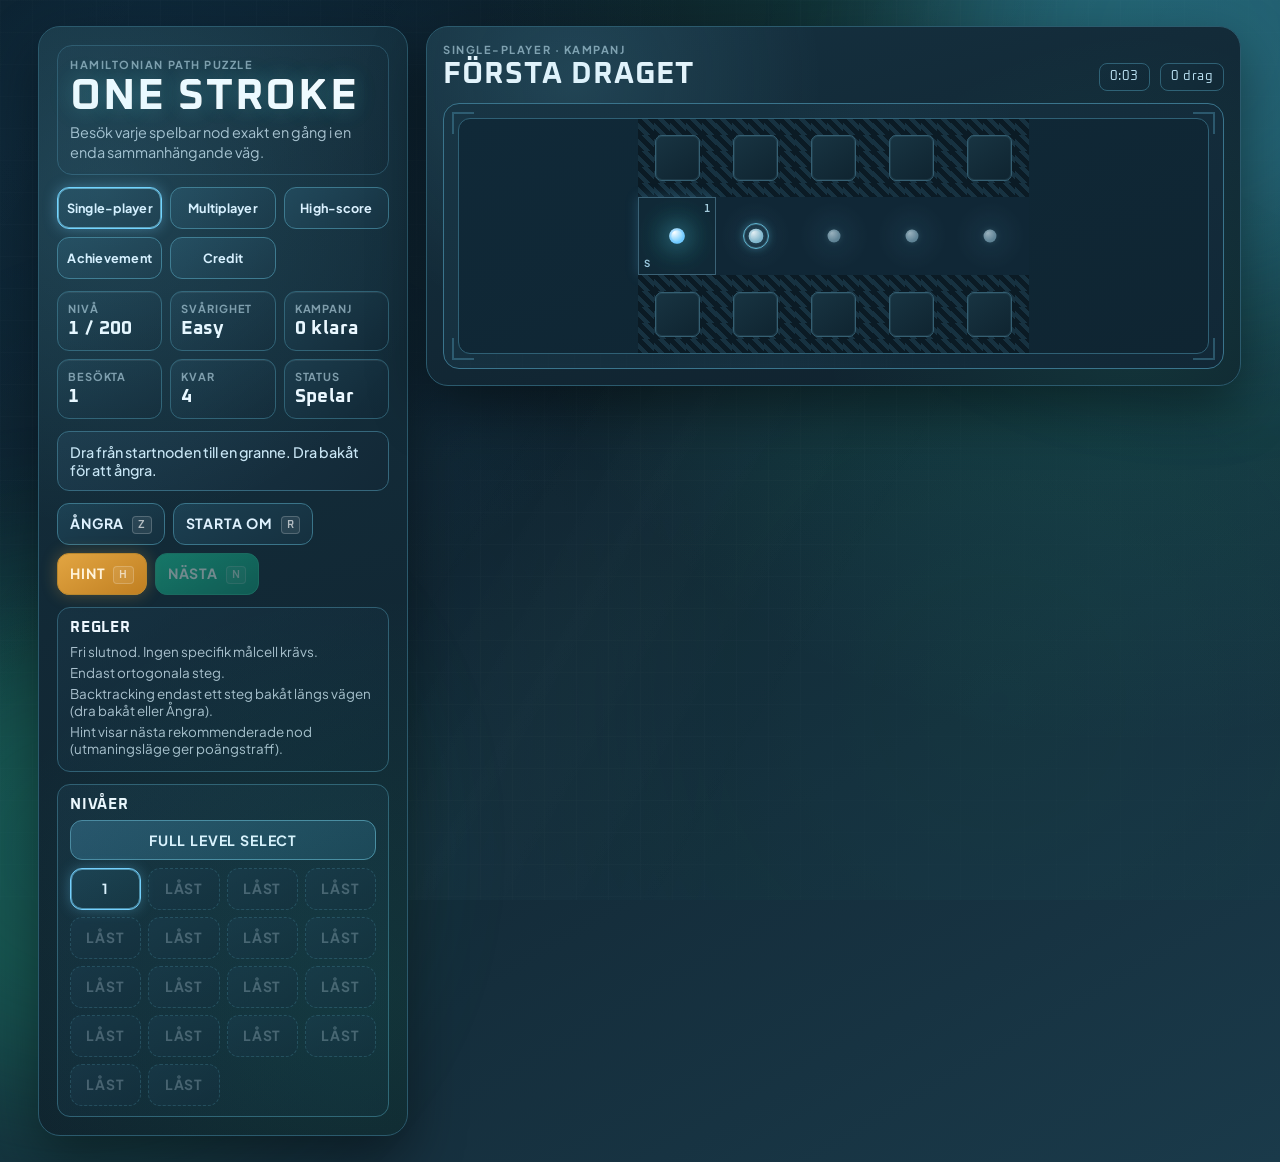
==== index.html @ 51e89faa "feat: add gameplay polish, DFS hint solver, and async multiplayer foundation - Live timer + move cou" ====
<!doctype html>
<html lang="sv">
  <head>
    <meta charset="UTF-8" />
    <meta name="viewport" content="width=device-width, initial-scale=1.0" />
    <title>One Stroke | Hamiltonian Path Puzzle</title>
    <link rel="preconnect" href="https://fonts.googleapis.com" />
    <link rel="preconnect" href="https://fonts.gstatic.com" crossorigin />
    <link
      href="https://fonts.googleapis.com/css2?family=Oxanium:wght@500;600;700&family=Plus+Jakarta+Sans:wght@400;500;700&family=Sora:wght@600;700&display=swap"
      rel="stylesheet"
    />
    <link rel="stylesheet" href="styles.css" />
  </head>
  <body>
    <div class="ambient-blur blur-a"></div>
    <div class="ambient-blur blur-b"></div>

    <main class="app-shell">
      <aside class="panel sidebar">
        <header class="headline">
          <p class="eyebrow">Hamiltonian Path Puzzle</p>
          <h1>One Stroke</h1>
          <p class="subtitle">
            Besök varje spelbar nod exakt en gång i en enda sammanhängande väg.
          </p>
        </header>

        <nav class="hub-menu" role="tablist" aria-label="Huvudmeny">
          <button id="campaignModeBtn" type="button" class="active">Single-player</button>
          <button id="challengeModeBtn" type="button">Multiplayer</button>
          <button id="highScoreMenuBtn" type="button">High-score</button>
          <button id="achievementMenuBtn" type="button">Achievement</button>
          <button id="creditsMenuBtn" type="button">Credit</button>
        </nav>

        <div id="playSidebar" class="play-sidebar">
          <section class="stats" aria-label="Spelstatus">
            <article class="stat-card">
              <span class="label">Nivå</span>
              <strong id="levelLabel">1 / 200</strong>
            </article>
            <article class="stat-card">
              <span class="label">Svårighet</span>
              <strong id="difficultyLabel">Easy</strong>
            </article>
            <article class="stat-card">
              <span class="label">Kampanj</span>
              <strong id="campaignProgressLabel">0 klara</strong>
            </article>
            <article class="stat-card">
              <span class="label">Besökta</span>
              <strong id="visitedLabel">1</strong>
            </article>
            <article class="stat-card">
              <span class="label">Kvar</span>
              <strong id="remainingLabel">0</strong>
            </article>
            <article class="stat-card">
              <span class="label">Status</span>
              <strong id="phaseLabel">Spelar</strong>
            </article>
          </section>

          <div id="statusBox" class="status-box" role="status" aria-live="polite">
            Dra från startnoden till en granne. Dra bakåt för att ångra.
          </div>

          <div class="button-row">
            <button id="undoBtn" type="button">Ångra <kbd>Z</kbd></button>
            <button id="resetBtn" type="button">Starta om <kbd>R</kbd></button>
            <button id="hintBtn" type="button" class="hint-btn">Hint <kbd>H</kbd></button>
            <button id="nextBtn" type="button" class="primary">Nästa <kbd>N</kbd></button>
          </div>

          <section class="panel-inset">
            <h2>Regler</h2>
            <p>Fri slutnod. Ingen specifik målcell krävs.</p>
            <p>Endast ortogonala steg.</p>
            <p>Backtracking endast ett steg bakåt längs vägen (dra bakåt eller Ångra).</p>
            <p>Hint visar nästa rekommenderade nod (utmaningsläge ger poängstraff).</p>
          </section>

          <section id="singlePlayerLevelSection" class="panel-inset">
            <h2>Nivåer</h2>
            <div class="level-section-actions">
              <button id="openLevelSelectBtn" type="button" class="level-select-open-btn">
                Full Level Select
              </button>
            </div>
            <div id="levelList" class="level-list" role="list"></div>
          </section>

          <div id="multiplayerPanels">
            <section class="panel-inset challenge-panel">
              <h2>Challenge Mix (10)</h2>
              <div class="challenge-controls">
                <input
                  id="challengeSeedInput"
                  type="text"
                  maxlength="64"
                  placeholder="seed-123"
                  aria-label="Challenge seed"
                />
                <button id="challengeGenerateBtn" type="button">Skapa Mix</button>
              </div>
              <p id="challengeMeta" class="challenge-meta">Ingen aktiv challenge.</p>
              <div id="challengeList" class="challenge-list" role="list"></div>
            </section>

            <section class="panel-inset challenge-results-panel">
              <h2>Challenge Resultat</h2>
              <div class="challenge-totals">
                <article class="mini-stat">
                  <span class="label">Poäng</span>
                  <strong id="challengeScoreLabel">0</strong>
                </article>
                <article class="mini-stat">
                  <span class="label">Total Tid</span>
                  <strong id="challengeTimeLabel">0:00</strong>
                </article>
                <article class="mini-stat">
                  <span class="label">Klara</span>
                  <strong id="challengeCompletedLabel">0 / 10</strong>
                </article>
              </div>
              <div id="challengeSplitList" class="challenge-split-list" role="list"></div>
              <div class="challenge-export-row">
                <button id="copyChallengeSummaryBtn" type="button">Kopiera Summary</button>
                <button id="exportChallengeSummaryBtn" type="button">Exportera JSON</button>
              </div>
            </section>

            <section class="panel-inset match-panel">
              <h2>Match (1v1)</h2>
              <p class="match-description">Spela samma 10 banor som en vän och jämför resultat.</p>
              <div class="match-controls">
                <button id="exportMatchBtn" type="button">Kopiera matchkod</button>
                <button id="importMatchBtn" type="button">Importera matchkod</button>
              </div>
              <p id="matchStatusLabel" class="match-status-label">Ingen aktiv match.</p>
              <div id="matchStandingsView" class="match-standings" hidden>
                <h3>Standings</h3>
                <div id="matchStandingsList" class="match-standings-list" role="list"></div>
                <h3>Per bana</h3>
                <div id="matchLevelComparison" class="match-level-comparison" role="list"></div>
              </div>
            </section>
          </div>
        </div>
      </aside>

      <section class="panel board-panel">
        <div id="gameplayView">
          <div class="board-head">
            <div>
              <p id="boardModeLabel" class="eyebrow">Single-player · Kampanj</p>
              <h2 id="levelName">Nivå 1</h2>
            </div>
            <div class="board-live-stats">
              <span id="liveTimer" class="live-stat" aria-label="Tid">0:00</span>
              <span id="liveMoves" class="live-stat" aria-label="Drag">0 drag</span>
            </div>
          </div>
          <div class="board-stage">
            <div class="stage-corners" aria-hidden="true">
              <span></span><span></span><span></span><span></span>
            </div>
            <div id="board" class="board" aria-label="Spelplan"></div>
          </div>
        </div>

        <div id="hubInfoView" class="hub-info-view" hidden>
          <section id="highScoreView" class="hub-pane" hidden>
            <header class="hub-pane-head">
              <p class="eyebrow">Historik & statistik</p>
              <h2>High-score</h2>
              <p>Lokalt sparade challenge-runs och dina bästa siffror.</p>
            </header>
            <div class="hub-mini-grid">
              <article class="hub-mini-card">
                <span class="label">Bästa Challenge</span>
                <strong id="highScoreBestChallengeScore">0</strong>
              </article>
              <article class="hub-mini-card">
                <span class="label">Snabbaste Challenge</span>
                <strong id="highScoreBestChallengeTime">--</strong>
              </article>
              <article class="hub-mini-card">
                <span class="label">Kampanj lösta</span>
                <strong id="highScoreCampaignSolved">0</strong>
              </article>
              <article class="hub-mini-card">
                <span class="label">Runs i historik</span>
                <strong id="highScoreRunCount">0</strong>
              </article>
            </div>

            <section class="hub-subpanel">
              <h3>Kampanj per svårighet</h3>
              <div class="difficulty-stats-wrap">
                <table class="difficulty-stats-table" aria-label="Kampanjstatistik per svårighetsgrad">
                  <thead>
                    <tr>
                      <th>Svårighet</th>
                      <th>Klara</th>
                      <th>Bästa tid</th>
                      <th>Medeltid</th>
                      <th>Win-rate</th>
                    </tr>
                  </thead>
                  <tbody id="highScoreDifficultyBody"></tbody>
                </table>
              </div>
            </section>

            <section class="hub-subpanel">
              <h3>Challenge-run statistik</h3>
              <div class="hub-mini-grid run-stats-grid">
                <article class="hub-mini-card">
                  <span class="label">Fulla runs</span>
                  <strong id="highScoreRunCompletionRate">--</strong>
                </article>
                <article class="hub-mini-card">
                  <span class="label">Snittpoäng / run</span>
                  <strong id="highScoreRunAverageScore">--</strong>
                </article>
                <article class="hub-mini-card">
                  <span class="label">Snitttid (full run)</span>
                  <strong id="highScoreRunAverageTime">--</strong>
                </article>
                <article class="hub-mini-card">
                  <span class="label">Snitt klara / run</span>
                  <strong id="highScoreRunAverageCompleted">--</strong>
                </article>
                <article class="hub-mini-card">
                  <span class="label">Snitt undo / run</span>
                  <strong id="highScoreRunAverageUndo">--</strong>
                </article>
                <article class="hub-mini-card">
                  <span class="label">Snitt hint / run</span>
                  <strong id="highScoreRunAverageHint">--</strong>
                </article>
              </div>
            </section>

            <div id="highScoreRunList" class="hub-list" role="list"></div>

            <section class="hub-subpanel run-detail-panel">
              <h3>Run-detalj</h3>
              <div id="highScoreRunDetail" class="run-detail-content"></div>
            </section>
          </section>

          <section id="achievementView" class="hub-pane" hidden>
            <header class="hub-pane-head">
              <p class="eyebrow">Progression</p>
              <h2>Achievement</h2>
              <p id="achievementSummary">Lås upp milstolpar i kampanj och challenge.</p>
            </header>
            <div id="achievementList" class="achievement-list" role="list"></div>
          </section>

          <section id="creditsView" class="hub-pane" hidden>
            <header class="hub-pane-head">
              <p class="eyebrow">Team</p>
              <h2>Credit</h2>
              <p>Byggt med kärlek till pussel.</p>
            </header>
            <article class="credits-card">
              <h3>SmartProc Games</h3>
              <p>
                Tack för att du spelar One Stroke. Målet är ett vasst logikspel med tydlig känsla i varje drag.
              </p>
            </article>
          </section>
        </div>
      </section>
    </main>

    <div
      id="matchImportModal"
      class="modal hidden"
      role="dialog"
      aria-modal="true"
      aria-labelledby="matchImportTitle"
    >
      <div class="modal-card match-import-card">
        <h2 id="matchImportTitle">Importera matchkod</h2>
        <p>Klistra in matchkoden du fått från din motståndare.</p>
        <textarea
          id="matchImportTextarea"
          class="match-import-textarea"
          rows="8"
          placeholder='Klistra in JSON här...'
          aria-label="Matchkod JSON"
        ></textarea>
        <div class="button-row">
          <button id="matchImportCancelBtn" type="button">Avbryt</button>
          <button id="matchImportConfirmBtn" type="button" class="primary">Importera & Spela</button>
        </div>
      </div>
    </div>

    <div id="winModal" class="modal hidden" role="dialog" aria-modal="true" aria-labelledby="winTitle">
      <div class="modal-card">
        <h2 id="winTitle">Bana klar</h2>
        <p id="winText">Snyggt. Du täckte alla noder exakt en gång.</p>
        <div class="button-row">
          <button id="modalResetBtn" type="button">Spela om</button>
          <button id="modalNextBtn" type="button" class="primary">Nästa nivå</button>
        </div>
      </div>
    </div>

    <div
      id="levelSelectModal"
      class="modal hidden level-select-modal"
      role="dialog"
      aria-modal="true"
      aria-labelledby="levelSelectTitle"
    >
      <div class="modal-card level-select-card">
        <div class="level-select-head">
          <h2 id="levelSelectTitle">Level Select</h2>
          <button id="levelSelectCloseBtn" type="button">Stäng</button>
        </div>
        <p id="levelSelectSummary" class="level-select-summary">Laddar nivåer...</p>
        <div class="level-select-filters">
          <input
            id="levelSelectSearchInput"
            type="search"
            placeholder="Sök nivå, namn eller ID"
            aria-label="Sök nivå"
          />
          <select id="levelSelectDifficultyFilter" aria-label="Filtrera svårighet">
            <option value="all">Alla svårigheter</option>
            <option value="easy">Easy</option>
            <option value="medium">Medium</option>
            <option value="hard">Hard</option>
            <option value="very-hard">Very Hard</option>
          </select>
          <select id="levelSelectStatusFilter" aria-label="Filtrera status">
            <option value="all">Alla statusar</option>
            <option value="solved">Klara</option>
            <option value="unsolved">Oklara (upplåsta)</option>
            <option value="unlocked">Upplåsta</option>
            <option value="locked">Låsta</option>
          </select>
        </div>
        <div id="levelSelectGrid" class="level-select-grid" role="list"></div>
      </div>
    </div>

    <script type="module" src="src/main.js"></script>
  </body>
</html>
---- styles.css ----
:root {
  --bg-0: #08141b;
  --bg-1: #122734;
  --bg-2: #1a3a4a;
  --surface-0: #0f202b;
  --surface-1: #142a38;
  --surface-2: #1b3948;
  --surface-3: #244757;
  --line-soft: #2d5a6c;
  --line-strong: #3f7286;
  --text-main: #eaf4fb;
  --text-soft: #a9c0cd;
  --text-dim: #7f9ba9;
  --mint: #1ed6a5;
  --mint-deep: #109778;
  --cyan: #6bcbff;
  --amber: #ffb84d;
  --danger: #ff7a7a;
  --success: #35d89f;
  --panel-shadow: 0 22px 56px #0000006e;
  --panel-radius: 22px;
  --display-font: "Oxanium", "Sora", sans-serif;
  --ui-font: "Plus Jakarta Sans", "Segoe UI", sans-serif;
}

* {
  box-sizing: border-box;
}

body {
  margin: 0;
  min-height: 100vh;
  font-family: var(--ui-font);
  color: var(--text-main);
  background:
    radial-gradient(circle at 11% 10%, #2da6ff26 0%, transparent 36%),
    radial-gradient(circle at 88% 8%, #2ce0aa30 0%, transparent 42%),
    linear-gradient(150deg, var(--bg-0), var(--bg-1) 48%, var(--bg-2));
  overflow-x: hidden;
}

body::before,
body::after {
  content: "";
  position: fixed;
  inset: 0;
  pointer-events: none;
}

body::before {
  opacity: 0.33;
  background:
    linear-gradient(#ffffff08 1px, transparent 1px),
    linear-gradient(90deg, #ffffff08 1px, transparent 1px),
    linear-gradient(120deg, #ffffff08 0%, #ffffff00 40%, #ffffff0d 52%, #ffffff00 70%);
  background-size:
    32px 32px,
    32px 32px,
    100% 100%;
}

body::after {
  opacity: 0.36;
  background:
    radial-gradient(circle at 15% 80%, #61caff17 0%, transparent 42%),
    radial-gradient(circle at 78% 78%, #25d6a91f 0%, transparent 50%);
}

.ambient-blur {
  position: fixed;
  width: 520px;
  height: 520px;
  border-radius: 50%;
  pointer-events: none;
  filter: blur(88px);
  opacity: 0.27;
  animation: blur-float 11s ease-in-out infinite alternate;
}

.blur-a {
  top: -220px;
  right: -170px;
  background: #4fc5ff;
}

.blur-b {
  left: -180px;
  bottom: -210px;
  background: #27dba4;
  animation-delay: 1.5s;
}

.app-shell {
  position: relative;
  z-index: 1;
  width: min(1210px, 94vw);
  margin: 26px auto;
  display: grid;
  grid-template-columns: minmax(300px, 370px) 1fr;
  gap: 18px;
  align-items: start;
  animation: shell-in 620ms cubic-bezier(0.22, 0.96, 0.16, 1) both;
}

.panel {
  position: relative;
  border: 1px solid #2b5a6d;
  border-radius: var(--panel-radius);
  background:
    linear-gradient(165deg, #153241f5, #0f212cf5),
    var(--surface-0);
  box-shadow: var(--panel-shadow);
  overflow: hidden;
}

.panel::before {
  content: "";
  position: absolute;
  inset: 0;
  pointer-events: none;
  background:
    radial-gradient(circle at 18% 15%, #7de2ff1f 0%, transparent 34%),
    radial-gradient(circle at 87% 88%, #2de6ad17 0%, transparent 40%);
}

.sidebar {
  padding: 18px;
  display: flex;
  flex-direction: column;
  gap: 12px;
}

.play-sidebar {
  display: flex;
  flex-direction: column;
  gap: 12px;
}

.headline {
  border: 1px solid #295367;
  border-radius: 15px;
  padding: 12px 12px 11px;
  background: linear-gradient(145deg, #1b3a4b85, #12273485);
}

.headline h1 {
  margin: 4px 0 6px;
  font-family: var(--display-font);
  font-size: clamp(2rem, 3.7vw, 2.75rem);
  line-height: 0.96;
  letter-spacing: 0.04em;
  text-transform: uppercase;
  color: #f3fbff;
  text-shadow:
    0 0 0 #000,
    0 0 20px #75d8ff33,
    0 0 30px #28d6a622;
  animation: title-hum 3.8s ease-in-out infinite;
}

.eyebrow {
  margin: 0;
  font-size: 0.69rem;
  font-weight: 700;
  letter-spacing: 0.14em;
  text-transform: uppercase;
  color: var(--text-dim);
}

.subtitle {
  margin: 0;
  color: var(--text-soft);
  font-size: 0.9rem;
  line-height: 1.37;
}

.stats {
  display: grid;
  grid-template-columns: repeat(3, 1fr);
  gap: 8px;
}

.stat-card {
  border: 1px solid #2e5f72;
  border-radius: 12px;
  padding: 10px 10px 9px;
  background: linear-gradient(145deg, #1d3f518f, #1127358f);
  box-shadow: inset 0 1px #ffffff12;
}

.stat-card .label {
  display: block;
  font-size: 0.69rem;
  text-transform: uppercase;
  letter-spacing: 0.08em;
  color: var(--text-dim);
  font-weight: 700;
}

.stat-card strong {
  display: block;
  margin-top: 2px;
  font-family: var(--display-font);
  font-size: 1.18rem;
  letter-spacing: 0.02em;
  font-variant-numeric: tabular-nums;
  color: #ecf8ff;
}

.status-box {
  border: 1px solid #35677c;
  border-radius: 12px;
  padding: 11px 12px;
  font-size: 0.9rem;
  font-weight: 500;
  color: #cae6f5;
  background:
    linear-gradient(130deg, #1c3b4dca, #122836ca),
    var(--surface-1);
}

.status-box.status-win {
  border-color: #2ab18a;
  color: #d3ffe9;
  background:
    linear-gradient(130deg, #1b453ac9, #113128c9),
    #153228;
}

.status-box.status-loss {
  border-color: #b84e54;
  color: #ffdfe1;
  background:
    linear-gradient(130deg, #4d1f28c7, #2f161bc7),
    #311319;
}

.status-actions {
  display: inline-flex;
  gap: 6px;
  margin-left: 10px;
}

.status-action-btn {
  appearance: none;
  border: 1px solid rgba(255, 255, 255, 0.25);
  border-radius: 6px;
  padding: 3px 10px;
  font-family: "Plus Jakarta Sans", sans-serif;
  font-size: 0.78rem;
  font-weight: 600;
  color: #fff;
  background: rgba(255, 255, 255, 0.1);
  cursor: pointer;
  transition: background 0.15s ease, border-color 0.15s ease;
}

.status-action-btn:hover {
  background: rgba(255, 255, 255, 0.2);
  border-color: rgba(255, 255, 255, 0.45);
}

.status-action-btn:active {
  background: rgba(255, 255, 255, 0.28);
}

.button-row {
  display: flex;
  gap: 8px;
  flex-wrap: wrap;
}

.hub-menu {
  display: grid;
  grid-template-columns: repeat(3, minmax(0, 1fr));
  gap: 8px;
}

.hub-menu button {
  min-height: 42px;
  padding: 9px 8px;
  font-size: 0.79rem;
  text-transform: none;
  letter-spacing: 0.02em;
}

.hub-menu button.active {
  border-color: #6fd2ff;
  box-shadow:
    0 0 0 1px #89dfff99 inset,
    0 0 14px #76d0ff5a;
}

button {
  appearance: none;
  border: 1px solid #3a7489;
  border-radius: 12px;
  padding: 10px 12px;
  font-family: inherit;
  font-size: 0.88rem;
  font-weight: 700;
  letter-spacing: 0.06em;
  text-transform: uppercase;
  color: #dff2ff;
  background:
    linear-gradient(148deg, #1c4052, #15303f),
    #173647;
  cursor: pointer;
  transition:
    transform 180ms ease,
    filter 180ms ease,
    box-shadow 180ms ease,
    opacity 180ms ease;
}

button:hover:not(:disabled) {
  filter: brightness(1.08);
  box-shadow: 0 0 0 1px #7bd7ff3b inset;
}

button:active:not(:disabled) {
  transform: translateY(1px);
}

button.primary {
  border-color: #26ba93;
  color: #e8fff8;
  background:
    linear-gradient(150deg, var(--mint), var(--mint-deep)),
  var(--mint);
  box-shadow: 0 0 18px #1ed6a541;
  animation: cta-pulse 2.6s ease-in-out infinite;
}

.hint-btn {
  border-color: #b8862d;
  color: #fff3da;
  background:
    linear-gradient(150deg, #e2a542, #c07f21),
    var(--amber);
  box-shadow: 0 0 16px #ffb84d45;
}

button:disabled {
  opacity: 0.45;
  cursor: not-allowed;
  box-shadow: none;
}

button kbd {
  display: inline-block;
  margin-left: 4px;
  border: 1px solid rgba(255, 255, 255, 0.2);
  border-radius: 4px;
  padding: 1px 5px;
  font-family: var(--display-font);
  font-size: 0.68rem;
  font-weight: 600;
  letter-spacing: 0.04em;
  color: rgba(255, 255, 255, 0.65);
  background: rgba(255, 255, 255, 0.08);
  vertical-align: 1px;
}

.panel-inset {
  border: 1px solid #305f73;
  border-radius: 13px;
  padding: 10px 12px;
  background: linear-gradient(145deg, #1a38498f, #1027368f);
}

.panel-inset h2 {
  margin: 0 0 6px;
  font-size: 0.95rem;
  font-family: var(--display-font);
  letter-spacing: 0.05em;
  text-transform: uppercase;
  color: #eff8ff;
}

.panel-inset p {
  margin: 4px 0;
  font-size: 0.84rem;
  color: var(--text-soft);
}

.challenge-panel {
  display: flex;
  flex-direction: column;
  gap: 8px;
}

.challenge-controls {
  display: grid;
  grid-template-columns: 1fr auto;
  gap: 8px;
}

.challenge-controls input {
  min-width: 0;
  border: 1px solid #3a7489;
  border-radius: 10px;
  padding: 9px 10px;
  font: inherit;
  font-size: 0.85rem;
  color: #dff1fb;
  background: linear-gradient(145deg, #152f3f, #112734);
}

.challenge-controls input:focus {
  outline: 2px solid #6fd2ff80;
  outline-offset: 1px;
}

.challenge-meta {
  margin: 0;
  font-size: 0.79rem;
  color: #b6ccda;
}

.challenge-list {
  display: flex;
  flex-wrap: wrap;
  gap: 6px;
}

.challenge-pill {
  border: 1px solid #3f7488;
  border-radius: 999px;
  min-height: 32px;
  padding: 6px 10px;
  font-size: 0.74rem;
  letter-spacing: 0.04em;
}

.challenge-pill.active {
  border-color: #7ad4ff;
  box-shadow:
    0 0 0 1px #86dfff8a inset,
    0 0 10px #6bccff61;
}

.challenge-pill.solved {
  border-color: #31be94;
  color: #d9fff1;
  background: linear-gradient(145deg, #1f8e72, #145f4d);
}

.challenge-results-panel {
  display: flex;
  flex-direction: column;
  gap: 8px;
}

.challenge-totals {
  display: grid;
  grid-template-columns: repeat(3, 1fr);
  gap: 6px;
}

.mini-stat {
  border: 1px solid #35687c;
  border-radius: 10px;
  padding: 8px;
  background: linear-gradient(150deg, #1a3b4a8f, #1127378f);
}

.mini-stat .label {
  display: block;
  font-size: 0.62rem;
  text-transform: uppercase;
  letter-spacing: 0.08em;
  color: #9cb8c8;
}

.mini-stat strong {
  display: block;
  margin-top: 2px;
  font-family: var(--display-font);
  font-size: 0.94rem;
  letter-spacing: 0.03em;
}

.challenge-split-list {
  display: flex;
  flex-direction: column;
  gap: 6px;
  max-height: 240px;
  overflow: auto;
  padding-right: 2px;
}

.split-row {
  border: 1px solid #355f72;
  border-radius: 10px;
  padding: 8px 9px;
  background: linear-gradient(145deg, #1737478f, #1128388f);
}

.split-row.done {
  border-color: #2ea885;
  background: linear-gradient(145deg, #19443d8f, #122f2a8f);
}

.split-title {
  font-size: 0.72rem;
  font-weight: 700;
  letter-spacing: 0.04em;
  color: #d6eefb;
}

.split-meta {
  margin-top: 2px;
  font-size: 0.71rem;
  color: #a9c2d1;
}

.challenge-export-row {
  display: grid;
  grid-template-columns: 1fr 1fr;
  gap: 8px;
}

.challenge-export-row button {
  min-height: 38px;
  font-size: 0.73rem;
}

.level-list {
  display: grid;
  grid-template-columns: repeat(4, 1fr);
  gap: 7px;
}

.level-section-actions {
  margin-bottom: 8px;
}

.level-select-open-btn {
  width: 100%;
  border-color: #4b89a1;
  background:
    linear-gradient(150deg, #28556c, #1b3f53),
    #21485d;
}

.level-btn {
  min-height: 42px;
  padding: 0;
  font-size: 0.87rem;
}

.level-btn.active {
  border-color: #76cfff;
  box-shadow:
    0 0 0 1px #7fd6ff88 inset,
    0 0 14px #6fd1ff4f;
}

.level-btn.solved {
  border-color: #2cb68f;
  color: #d6ffef;
  background: linear-gradient(145deg, #209e7d, #13735c);
}

.level-btn.locked {
  border-style: dashed;
  color: #88a2b2;
}

.board-panel {
  padding: 16px;
}

.hub-info-view {
  display: flex;
  flex-direction: column;
  gap: 12px;
}

.hub-pane {
  border: 1px solid #2f6074;
  border-radius: 16px;
  padding: 14px;
  background: linear-gradient(145deg, #1a3a4b94, #12293794);
}

.hub-pane-head h2 {
  margin: 4px 0 6px;
  font-family: var(--display-font);
  font-size: clamp(1.4rem, 2.6vw, 1.9rem);
  letter-spacing: 0.04em;
  text-transform: uppercase;
}

.hub-pane-head p {
  margin: 0;
  color: var(--text-soft);
  font-size: 0.9rem;
}

.hub-mini-grid {
  display: grid;
  grid-template-columns: repeat(2, minmax(0, 1fr));
  gap: 8px;
  margin-top: 12px;
}

.hub-mini-card {
  border: 1px solid #366a7f;
  border-radius: 12px;
  padding: 10px;
  background: linear-gradient(150deg, #1b3e4f8f, #112a3a8f);
}

.hub-mini-card .label {
  display: block;
  font-size: 0.64rem;
  text-transform: uppercase;
  letter-spacing: 0.08em;
  color: #97b4c5;
}

.hub-mini-card strong {
  display: block;
  margin-top: 3px;
  font-family: var(--display-font);
  font-size: 1rem;
  letter-spacing: 0.03em;
}

.hub-subpanel {
  margin-top: 12px;
}

.hub-subpanel h3 {
  margin: 0;
  font-family: var(--display-font);
  font-size: 0.92rem;
  letter-spacing: 0.06em;
  text-transform: uppercase;
  color: #d7ecf8;
}

.difficulty-stats-wrap {
  margin-top: 8px;
  border: 1px solid #345f73;
  border-radius: 12px;
  background: linear-gradient(145deg, #1737478f, #1128388f);
  overflow-x: auto;
}

.difficulty-stats-table {
  width: 100%;
  border-collapse: collapse;
  min-width: 520px;
}

.difficulty-stats-table th,
.difficulty-stats-table td {
  padding: 8px 10px;
  text-align: left;
  font-size: 0.74rem;
  border-bottom: 1px solid #2f5467;
  font-variant-numeric: tabular-nums;
}

.difficulty-stats-table th {
  color: #a9c0ce;
  text-transform: uppercase;
  letter-spacing: 0.08em;
  font-weight: 700;
  background: #112938a3;
}

.difficulty-stats-table td {
  color: #e3f2fb;
}

.difficulty-stats-table tbody tr:last-child td {
  border-bottom: none;
}

.run-stats-grid {
  margin-top: 8px;
  grid-template-columns: repeat(3, minmax(0, 1fr));
}

.hub-list {
  margin-top: 10px;
  display: flex;
  flex-direction: column;
  gap: 8px;
  max-height: 360px;
  overflow: auto;
  padding-right: 2px;
}

.hub-run-row {
  border: 1px solid #355f72;
  border-radius: 12px;
  padding: 9px 10px;
  background: linear-gradient(145deg, #1737478f, #1128388f);
  cursor: pointer;
}

.hub-run-row:hover {
  border-color: #4a7e93;
}

.hub-run-row:focus-visible {
  outline: 2px solid #79d5ff;
  outline-offset: 2px;
}

.hub-run-row.active {
  border-color: #7ad4ff;
  box-shadow:
    0 0 0 1px #86dfff8a inset,
    0 0 12px #6bccff5c;
  background: linear-gradient(145deg, #214b5d93, #17374793);
}

.hub-run-title {
  font-size: 0.78rem;
  font-weight: 700;
  letter-spacing: 0.03em;
  color: #dbf2ff;
}

.hub-run-meta {
  margin-top: 3px;
  font-size: 0.73rem;
  color: #aac4d3;
}

.hub-empty {
  margin: 10px 0 0;
  color: var(--text-soft);
  font-size: 0.86rem;
}

.run-detail-content {
  margin-top: 8px;
  display: flex;
  flex-direction: column;
  gap: 8px;
}

.run-detail-summary {
  margin: 0;
  color: #c6deea;
  font-size: 0.76rem;
  letter-spacing: 0.02em;
}

.run-detail-grid {
  margin-top: 0;
  grid-template-columns: repeat(3, minmax(0, 1fr));
}

.run-detail-card strong.metric-better {
  color: #c9f8e8;
}

.run-detail-card strong.metric-worse {
  color: #ffd6d6;
}

.run-detail-subtitle {
  margin: 4px 0 0;
  color: #a6c3d3;
  font-size: 0.72rem;
  text-transform: uppercase;
  letter-spacing: 0.07em;
  font-weight: 700;
}

.highscore-split-list {
  max-height: 310px;
}

.achievement-list {
  margin-top: 10px;
  display: grid;
  grid-template-columns: repeat(2, minmax(0, 1fr));
  gap: 8px;
  max-height: 430px;
  overflow: auto;
  padding-right: 2px;
}

.achievement-item {
  border: 1px solid #4a5f6b;
  border-radius: 12px;
  padding: 10px;
  background: linear-gradient(145deg, #2536428a, #1a2b348a);
}

.achievement-tier {
  display: inline-block;
  border: 1px solid #5d6f7a;
  border-radius: 999px;
  padding: 2px 8px;
  font-size: 0.62rem;
  font-weight: 700;
  text-transform: uppercase;
  letter-spacing: 0.07em;
  color: #c7d9e3;
  background: #233742cc;
}

.achievement-item.tier-bronze .achievement-tier {
  border-color: #b48348;
  color: #ffdcb4;
  background: #56371dcc;
}

.achievement-item.tier-silver .achievement-tier {
  border-color: #95a9b9;
  color: #e6f2ff;
  background: #3f4f5ccc;
}

.achievement-item.tier-gold .achievement-tier {
  border-color: #d3a543;
  color: #fff3d2;
  background: #5d4318cc;
}

.achievement-item.tier-platinum .achievement-tier {
  border-color: #8ac0d9;
  color: #e8fbff;
  background: #2f5668cc;
}

.achievement-name {
  margin-top: 7px;
  font-size: 0.79rem;
  font-weight: 700;
  letter-spacing: 0.03em;
  color: #deeffa;
}

.achievement-meta {
  margin-top: 4px;
  font-size: 0.73rem;
  color: #aac3d2;
}

.achievement-item.unlocked .achievement-meta {
  color: #c9f5e7;
}

.achievement-item.tier-bronze.unlocked {
  border-color: #cf9955;
  background: linear-gradient(145deg, #5a3d248a, #3321178a);
}

.achievement-item.tier-silver.unlocked {
  border-color: #adc2d3;
  background: linear-gradient(145deg, #5062748a, #3645528a);
}

.achievement-item.tier-gold.unlocked {
  border-color: #e1b455;
  background: linear-gradient(145deg, #654b208a, #3d2c148a);
}

.achievement-item.tier-platinum.unlocked {
  border-color: #8fd8ff;
  background: linear-gradient(145deg, #2f61798a, #1d3f518a);
}

.credits-card {
  margin-top: 12px;
  border: 1px solid #3d7085;
  border-radius: 14px;
  padding: 13px;
  background: linear-gradient(145deg, #1d3f508f, #122b3b8f);
}

.credits-card h3 {
  margin: 0 0 6px;
  font-family: var(--display-font);
  letter-spacing: 0.04em;
  text-transform: uppercase;
}

.credits-card p {
  margin: 0;
  color: var(--text-soft);
  line-height: 1.45;
}

.board-live-stats {
  display: flex;
  gap: 10px;
  align-items: center;
}

.live-stat {
  border: 1px solid #2f6075;
  border-radius: 8px;
  padding: 5px 10px;
  font-family: var(--display-font);
  font-size: 0.82rem;
  font-variant-numeric: tabular-nums;
  letter-spacing: 0.04em;
  color: #b8ddef;
  background: linear-gradient(145deg, #142e3d8f, #0f24328f);
}

.board-head {
  display: flex;
  align-items: end;
  justify-content: space-between;
  gap: 12px;
  margin-bottom: 12px;
}

.board-head h2 {
  margin: 3px 0 0;
  font-family: var(--display-font);
  font-size: clamp(1.45rem, 2.5vw, 1.85rem);
  line-height: 1.08;
  letter-spacing: 0.04em;
  text-transform: uppercase;
}

.board-help {
  margin: 0;
  max-width: 320px;
  font-size: 0.84rem;
  color: var(--text-soft);
}

.board-stage {
  position: relative;
  border: 1px solid #3a748c;
  border-radius: 16px;
  padding: 14px;
  background:
    linear-gradient(145deg, #1b3d4d96, #10273696),
    var(--surface-1);
  overflow: hidden;
}

.board-stage::before {
  content: "";
  position: absolute;
  inset: 0;
  pointer-events: none;
  opacity: 0.2;
  background:
    linear-gradient(#ffffff07 1px, transparent 1px),
    linear-gradient(90deg, #ffffff07 1px, transparent 1px);
  background-size: 26px 26px;
}

.board-stage::after {
  content: "";
  position: absolute;
  inset: -30% -45%;
  pointer-events: none;
  opacity: 0.26;
  background: linear-gradient(115deg, #ffffff00 42%, #7cd6ff14 50%, #ffffff00 58%);
  animation: signal-sweep 9s linear infinite;
}

.board-penalty-float {
  position: absolute;
  z-index: 4;
  pointer-events: none;
  transform: translate(-50%, -50%);
  border: 1px solid #f3c87b;
  border-radius: 999px;
  padding: 4px 8px;
  font-family: var(--display-font);
  font-size: 0.68rem;
  letter-spacing: 0.06em;
  color: #ffddab;
  text-shadow: 0 0 10px #ffbe6975;
  background: linear-gradient(145deg, #6f4318db, #41240fdb);
  box-shadow:
    0 0 0 1px #ffd79f44 inset,
    0 0 12px #ffb5607a;
  animation: board-penalty-rise 700ms cubic-bezier(0.25, 0.9, 0.25, 1) forwards;
}

.stage-corners span {
  position: absolute;
  width: 22px;
  height: 22px;
  border: 2px solid #4d91ad;
  opacity: 0.44;
  pointer-events: none;
}

.stage-corners span:nth-child(1) {
  top: 8px;
  left: 8px;
  border-right: 0;
  border-bottom: 0;
}

.stage-corners span:nth-child(2) {
  top: 8px;
  right: 8px;
  border-left: 0;
  border-bottom: 0;
}

.stage-corners span:nth-child(3) {
  bottom: 8px;
  right: 8px;
  border-left: 0;
  border-top: 0;
}

.stage-corners span:nth-child(4) {
  bottom: 8px;
  left: 8px;
  border-right: 0;
  border-top: 0;
}

.board {
  --cols: 5;
  --rows: 5;
  --cell-size: clamp(50px, 6.1vw, 88px);
  position: relative;
  z-index: 1;
  display: grid;
  grid-template-columns: repeat(var(--cols), var(--cell-size));
  grid-template-rows: repeat(var(--rows), var(--cell-size));
  gap: 0;
  justify-content: center;
  border: 1px solid #2f6075;
  border-radius: 12px;
  overflow: hidden;
  background: linear-gradient(160deg, #102938, #0f2532);
  touch-action: none;
  user-select: none;
}

.board.invalid {
  animation: board-shake 250ms ease;
}

.board.board-lost {
  box-shadow: 0 0 28px 6px rgba(184, 78, 84, 0.45);
  animation: board-lost-pulse 1.8s ease-in-out infinite;
}

.board.board-lost .cell.playable:not(.visited) {
  background:
    radial-gradient(circle at 50% 50%, #ff4d4d14 0%, transparent 62%),
    #1a1518;
  border-color: #5a3338;
}

.board.board-lost .cell.playable:not(.visited) .trace-core {
  background: radial-gradient(circle at 32% 26%, #ffd0d0, #b86868 72%);
  box-shadow:
    0 0 0 2px #c26a6a5e inset,
    0 0 8px #c2565648;
}

button.cell,
div.cell {
  appearance: none;
  border: 0;
  margin: 0;
  padding: 0;
  font: inherit;
}

.cell {
  position: relative;
  border: 1px solid #234b5e;
  border-radius: 0;
  background:
    radial-gradient(circle at 50% 50%, #6fbfe611 0%, #6fbfe600 62%),
    #102736;
  overflow: hidden;
  transition:
    border-color 150ms ease,
    box-shadow 150ms ease,
    background 160ms ease;
}

.cell.playable {
  cursor: pointer;
}

.cell.playable:hover {
  border-color: #4e88a1;
}

.cell.playable::after {
  content: attr(data-step);
  position: absolute;
  right: 6px;
  top: 5px;
  z-index: 3;
  font-size: 0.69rem;
  font-family: var(--display-font);
  font-weight: 600;
  letter-spacing: 0.02em;
  color: #b0d9eb;
  opacity: 0;
  transform: translateY(-2px);
  transition: opacity 160ms ease, transform 160ms ease;
}

.cell.blocked {
  border-color: #2c5263;
  background:
    linear-gradient(
      45deg,
      #0b1b25 0%,
      #0b1b25 20%,
      #173241 20%,
      #173241 40%,
      #0b1b25 40%,
      #0b1b25 60%,
      #173241 60%,
      #173241 80%,
      #0b1b25 80%,
      #0b1b25 100%
    );
  background-size: 16px 16px;
}

.cell.blocked::before {
  content: "";
  position: absolute;
  inset: 21%;
  border-radius: 7px;
  border: 1px solid #355f72;
  background: linear-gradient(145deg, #183442, #0f2430);
  box-shadow: inset 0 0 0 1px #6fa9c11f;
}

.trace {
  position: absolute;
  inset: 0;
  z-index: 1;
  pointer-events: none;
}

.trace::before {
  content: "";
  position: absolute;
  top: 50%;
  left: 50%;
  width: 24px;
  height: 24px;
  border-radius: 999px;
  border: 1px solid transparent;
  opacity: 0;
  transform: translate(-50%, -50%) scale(0.84);
  transition:
    opacity 150ms ease,
    transform 150ms ease,
    border-color 150ms ease,
    box-shadow 150ms ease;
}

.trace-arm {
  position: absolute;
  border-radius: 999px;
  background: linear-gradient(180deg, #89dfff, #23d4a8);
  opacity: 0;
  box-shadow: 0 0 10px #6fcfff66;
  transition: opacity 160ms ease, transform 180ms cubic-bezier(0.25, 0.85, 0.2, 1);
}

.arm-up,
.arm-down {
  left: 50%;
  width: 6px;
  height: 50%;
}

.arm-left,
.arm-right {
  top: 50%;
  width: 50%;
  height: 6px;
}

.arm-up {
  top: 0;
  transform: translateX(-50%) scaleY(0.15);
  transform-origin: center bottom;
}

.arm-down {
  bottom: 0;
  transform: translateX(-50%) scaleY(0.15);
  transform-origin: center top;
}

.arm-left {
  left: 0;
  transform: translateY(-50%) scaleX(0.15);
  transform-origin: right center;
}

.arm-right {
  right: 0;
  transform: translateY(-50%) scaleX(0.15);
  transform-origin: left center;
}

.trace-core {
  position: absolute;
  top: 50%;
  left: 50%;
  width: 15px;
  height: 15px;
  border-radius: 50%;
  background: radial-gradient(circle at 32% 26%, #dff5ff, #7da7bc 72%);
  box-shadow:
    0 0 0 2px #8fb8ca5e inset,
    0 0 8px #7ebad348;
  opacity: 0.66;
  transform: translate(-50%, -50%) scale(0.86);
  transition:
    opacity 150ms ease,
    transform 150ms ease,
    box-shadow 150ms ease,
    background 150ms ease;
}

.cell.visited {
  border-color: #2f6075;
  background:
    radial-gradient(circle at 50% 50%, #1bd3a71a 0%, #1bd3a700 70%),
    #102937;
}

.cell.visited::after {
  opacity: 0.92;
  transform: translateY(0px);
}

.cell.visited .trace-core {
  opacity: 1;
  transform: translate(-50%, -50%) scale(1.04);
  background: radial-gradient(circle at 32% 26%, #e8ffff, #2fd5aa 70%);
  box-shadow:
    0 0 0 2px #4ad0b172 inset,
    0 0 14px #52d8b799;
}

.cell.conn-up .arm-up {
  opacity: 1;
  transform: translateX(-50%) scaleY(1);
}

.cell.conn-down .arm-down {
  opacity: 1;
  transform: translateX(-50%) scaleY(1);
}

.cell.conn-left .arm-left {
  opacity: 1;
  transform: translateY(-50%) scaleX(1);
}

.cell.conn-right .arm-right {
  opacity: 1;
  transform: translateY(-50%) scaleX(1);
}

.cell.start::before {
  content: "S";
  position: absolute;
  bottom: 6px;
  left: 6px;
  z-index: 3;
  font-size: 0.61rem;
  font-weight: 700;
  letter-spacing: 0.08em;
  color: #9ac9df;
}

.cell.tail {
  border-color: #4f88a1;
  box-shadow:
    0 0 0 1px #6ea7bf75 inset,
    0 0 12px #5ec7ff36;
  animation: tail-pulse 2.2s ease-in-out infinite;
}

.cell.tail .trace-core {
  background: radial-gradient(circle at 32% 26%, #ffffff, #6bcbff 70%);
  box-shadow:
    0 0 0 2px #73c8ff8a inset,
    0 0 22px #6bccffbf;
}

.cell.next-option {
  border-color: #2f6075;
  box-shadow: none;
}

.cell.next-option .trace::before {
  opacity: 1;
  transform: translate(-50%, -50%) scale(1);
  border-color: #62b9d4;
  box-shadow:
    0 0 0 1px #9de0f838 inset,
    0 0 9px #62bdd957;
  animation: option-spark 2.2s ease-in-out infinite;
}

.cell.next-option .trace-core {
  opacity: 0.94;
  transform: translate(-50%, -50%) scale(0.98);
  background: radial-gradient(circle at 32% 26%, #f0fbff, #7eb8d0 72%);
  box-shadow:
    0 0 0 2px #8cc6dc72 inset,
    0 0 11px #79bfdc66;
}

.cell.hint-target {
  border-color: #d39a41;
  box-shadow:
    0 0 0 1px #ffce7d80 inset,
    0 0 14px #ffbf5a61;
  animation: hint-node-pulse 1.7s ease-in-out infinite;
}

.cell.hint-target .trace::before {
  opacity: 1;
  transform: translate(-50%, -50%) scale(1.08);
  border-color: #ffbc54;
  box-shadow:
    0 0 0 1px #ffd58b78 inset,
    0 0 12px #ffc05f8f;
}

.cell.hint-target .trace-core {
  opacity: 1;
  transform: translate(-50%, -50%) scale(1.06);
  background: radial-gradient(circle at 32% 26%, #fffaf0, #ffb34d 74%);
  box-shadow:
    0 0 0 2px #f6bb608a inset,
    0 0 13px #ffb84d99;
}

.modal {
  position: fixed;
  inset: 0;
  z-index: 8;
  display: grid;
  place-items: center;
  padding: 20px;
  background: #020d13a6;
  backdrop-filter: blur(3px);
}

.modal.hidden {
  display: none;
}

.modal-card {
  width: min(460px, 100%);
  border: 1px solid #3c7f96;
  border-radius: 18px;
  padding: 18px;
  background:
    linear-gradient(150deg, #1d4255ee, #132d3dee),
    var(--surface-1);
  box-shadow: 0 24px 52px #0000006b;
}

.modal-card h2 {
  margin: 0 0 7px;
  font-family: var(--display-font);
  letter-spacing: 0.04em;
  text-transform: uppercase;
}

.modal-card p {
  margin: 0 0 15px;
  color: var(--text-soft);
}

.level-select-modal {
  z-index: 10;
}

.level-select-card {
  width: min(980px, 100%);
  max-height: min(86vh, 900px);
  display: flex;
  flex-direction: column;
  gap: 12px;
}

.level-select-head {
  display: flex;
  align-items: center;
  justify-content: space-between;
  gap: 8px;
}

.level-select-head h2 {
  margin: 0;
}

.level-select-head button {
  min-height: 38px;
}

.level-select-summary {
  margin: 0;
  font-size: 0.84rem;
  color: #bfdae8;
}

.level-select-filters {
  display: grid;
  grid-template-columns: minmax(220px, 2fr) 1fr 1fr;
  gap: 8px;
}

.level-select-filters input,
.level-select-filters select {
  min-width: 0;
  min-height: 38px;
  border: 1px solid #3a7489;
  border-radius: 10px;
  padding: 8px 10px;
  font: inherit;
  font-size: 0.85rem;
  color: #dff1fb;
  background: linear-gradient(145deg, #152f3f, #112734);
}

.level-select-filters select {
  appearance: none;
}

.level-select-filters input:focus,
.level-select-filters select:focus {
  outline: 2px solid #6fd2ff80;
  outline-offset: 1px;
}

.level-select-grid {
  display: grid;
  grid-template-columns: repeat(auto-fill, minmax(164px, 1fr));
  gap: 8px;
  overflow: auto;
  padding-right: 4px;
  max-height: min(60vh, 620px);
}

.level-select-item {
  min-height: 86px;
  padding: 10px 11px;
  display: flex;
  flex-direction: column;
  justify-content: space-between;
  align-items: flex-start;
  text-align: left;
  text-transform: none;
  letter-spacing: 0.02em;
  font-size: 0.82rem;
}

.level-select-index {
  font-size: 0.69rem;
  color: #98bfd2;
  letter-spacing: 0.06em;
  text-transform: uppercase;
}

.level-select-name {
  font-family: var(--display-font);
  font-size: 1rem;
  letter-spacing: 0.03em;
  color: #ebf8ff;
}

.level-select-meta {
  font-size: 0.72rem;
  color: #a9c3d1;
}

.level-select-item.active {
  border-color: #79d2ff;
  box-shadow:
    0 0 0 1px #83dbff8f inset,
    0 0 12px #70cfff5e;
}

.level-select-item.solved {
  border-color: #2fb28d;
  background: linear-gradient(145deg, #1e8570, #145d4f);
}

.level-select-item.locked {
  border-style: dashed;
  filter: saturate(0.68);
}

.level-select-item.locked .level-select-name,
.level-select-item.locked .level-select-index,
.level-select-item.locked .level-select-meta {
  color: #9fb5c1;
}

.level-select-empty {
  margin: 0;
  border: 1px dashed #487388;
  border-radius: 12px;
  padding: 16px;
  color: #b1c8d4;
  font-size: 0.86rem;
}

@keyframes board-shake {
  0% {
    transform: translateX(0);
  }
  30% {
    transform: translateX(-6px);
  }
  60% {
    transform: translateX(5px);
  }
  100% {
    transform: translateX(0);
  }
}

@keyframes blur-float {
  0% {
    transform: translateY(0);
  }
  100% {
    transform: translateY(16px);
  }
}

@keyframes shell-in {
  from {
    opacity: 0;
    transform: translateY(8px) scale(0.995);
  }
  to {
    opacity: 1;
    transform: translateY(0) scale(1);
  }
}

@keyframes title-hum {
  0% {
    text-shadow:
      0 0 0 #000,
      0 0 20px #75d8ff33,
      0 0 30px #28d6a622;
  }
  50% {
    text-shadow:
      0 0 0 #000,
      0 0 24px #7fddff5a,
      0 0 34px #1ed6a53a;
  }
  100% {
    text-shadow:
      0 0 0 #000,
      0 0 20px #75d8ff33,
      0 0 30px #28d6a622;
  }
}

@keyframes cta-pulse {
  0% {
    box-shadow: 0 0 12px #1ed6a53a;
  }
  50% {
    box-shadow: 0 0 24px #1ed6a56b;
  }
  100% {
    box-shadow: 0 0 12px #1ed6a53a;
  }
}

@keyframes signal-sweep {
  0% {
    transform: translateX(-20%) translateY(0);
  }
  100% {
    transform: translateX(20%) translateY(0);
  }
}

@keyframes corner-glint {
  0% {
    opacity: 0.4;
  }
  50% {
    opacity: 0.95;
  }
  100% {
    opacity: 0.4;
  }
}

@keyframes tail-pulse {
  0% {
    box-shadow:
      0 0 0 1px #6ea7bf75 inset,
      0 0 10px #5ec7ff2f;
  }
  50% {
    box-shadow:
      0 0 0 1px #84bdd5a3 inset,
      0 0 18px #74d0ff69;
  }
  100% {
    box-shadow:
      0 0 0 1px #6ea7bf75 inset,
      0 0 10px #5ec7ff2f;
  }
}

@keyframes option-spark {
  0% {
    opacity: 0.65;
    transform: translate(-50%, -50%) scale(0.9);
    box-shadow:
      0 0 0 1px #5aaec954 inset,
      0 0 6px #68bfd941;
  }
  50% {
    opacity: 1;
    transform: translate(-50%, -50%) scale(1.05);
    box-shadow:
      0 0 0 1px #8fd9f2a3 inset,
      0 0 14px #7fd3ec82;
  }
  100% {
    opacity: 0.65;
    transform: translate(-50%, -50%) scale(0.9);
    box-shadow:
      0 0 0 1px #5aaec954 inset,
      0 0 6px #68bfd941;
  }
}

@keyframes hint-node-pulse {
  0% {
    box-shadow:
      0 0 0 1px #ffce7d65 inset,
      0 0 10px #ffbf5a4f;
  }
  50% {
    box-shadow:
      0 0 0 1px #ffd58e9a inset,
      0 0 18px #ffca6f94;
  }
  100% {
    box-shadow:
      0 0 0 1px #ffce7d65 inset,
      0 0 10px #ffbf5a4f;
  }
}

@keyframes board-penalty-rise {
  0% {
    opacity: 0;
    transform: translate(-50%, -26%) scale(0.86);
  }
  20% {
    opacity: 1;
    transform: translate(-50%, -46%) scale(1);
  }
  100% {
    opacity: 0;
    transform: translate(-50%, -145%) scale(1.05);
  }
}

.match-panel {
  display: flex;
  flex-direction: column;
  gap: 8px;
}

.match-description {
  margin: 0;
  font-size: 0.82rem;
  color: var(--text-soft);
}

.match-controls {
  display: grid;
  grid-template-columns: 1fr 1fr;
  gap: 8px;
}

.match-controls button {
  min-height: 38px;
  font-size: 0.76rem;
}

.match-status-label {
  margin: 0;
  font-size: 0.79rem;
  color: #b6ccda;
}

.match-standings h3 {
  margin: 8px 0 4px;
  font-family: var(--display-font);
  font-size: 0.82rem;
  letter-spacing: 0.06em;
  text-transform: uppercase;
  color: #d7ecf8;
}

.match-standings-list {
  display: flex;
  flex-direction: column;
  gap: 6px;
}

.match-standing-row {
  border: 1px solid #355f72;
  border-radius: 10px;
  padding: 8px 10px;
  display: flex;
  justify-content: space-between;
  align-items: center;
  background: linear-gradient(145deg, #1737478f, #1128388f);
}

.match-standing-row.is-you {
  border-color: #6fd2ff;
  background: linear-gradient(145deg, #1e4a5e8f, #15374a8f);
}

.match-standing-rank {
  font-family: var(--display-font);
  font-size: 1.1rem;
  font-weight: 700;
  color: var(--cyan);
  min-width: 28px;
}

.match-standing-name {
  flex: 1;
  font-size: 0.78rem;
  font-weight: 700;
  color: #dbf2ff;
}

.match-standing-score {
  font-family: var(--display-font);
  font-size: 0.88rem;
  color: #ecf8ff;
}

.match-standing-meta {
  font-size: 0.7rem;
  color: #a9c2d1;
  margin-left: 8px;
}

.match-level-comparison {
  display: flex;
  flex-direction: column;
  gap: 5px;
  max-height: 280px;
  overflow: auto;
  padding-right: 2px;
}

.match-level-row {
  border: 1px solid #2f5467;
  border-radius: 8px;
  padding: 6px 9px;
  background: linear-gradient(145deg, #1737478f, #1128388f);
}

.match-level-header {
  font-size: 0.72rem;
  font-weight: 700;
  color: #d6eefb;
  letter-spacing: 0.03em;
}

.match-level-players {
  display: flex;
  gap: 12px;
  margin-top: 3px;
  font-size: 0.7rem;
  color: #a9c2d1;
}

.match-level-winner {
  color: var(--success);
  font-weight: 700;
}

.match-import-card {
  width: min(520px, 100%);
}

.match-import-textarea {
  width: 100%;
  min-height: 120px;
  border: 1px solid #3a7489;
  border-radius: 10px;
  padding: 10px;
  font-family: monospace;
  font-size: 0.78rem;
  color: #dff1fb;
  background: linear-gradient(145deg, #152f3f, #112734);
  resize: vertical;
  margin-bottom: 10px;
}

.match-import-textarea:focus {
  outline: 2px solid #6fd2ff80;
  outline-offset: 1px;
}

@keyframes board-lost-pulse {
  0% {
    box-shadow: 0 0 22px 4px rgba(184, 78, 84, 0.35);
  }
  50% {
    box-shadow: 0 0 34px 8px rgba(210, 65, 75, 0.55);
  }
  100% {
    box-shadow: 0 0 22px 4px rgba(184, 78, 84, 0.35);
  }
}

@media (max-width: 1040px) {
  .app-shell {
    grid-template-columns: 1fr;
    width: min(920px, 94vw);
  }

  .board-help {
    max-width: none;
  }

  .run-stats-grid {
    grid-template-columns: repeat(2, minmax(0, 1fr));
  }

  .run-detail-grid {
    grid-template-columns: repeat(2, minmax(0, 1fr));
  }

  .level-select-card {
    width: min(920px, 100%);
  }
}

@media (max-width: 760px) {
  .sidebar {
    padding: 15px;
  }

  .hub-menu {
    grid-template-columns: 1fr;
  }

  .stats {
    grid-template-columns: 1fr 1fr;
  }

  .achievement-list {
    grid-template-columns: 1fr;
  }

  .hub-mini-grid {
    grid-template-columns: 1fr;
  }

  .level-list {
    grid-template-columns: repeat(3, 1fr);
  }

  .challenge-totals {
    grid-template-columns: 1fr;
  }

  .challenge-export-row {
    grid-template-columns: 1fr;
  }

  .level-select-card {
    padding: 14px;
    gap: 10px;
  }

  .level-select-head {
    flex-direction: column;
    align-items: stretch;
  }

  .level-select-head button {
    width: 100%;
  }

  .level-select-filters {
    grid-template-columns: 1fr;
  }

  .level-select-grid {
    grid-template-columns: repeat(auto-fill, minmax(132px, 1fr));
    max-height: min(58vh, 540px);
  }

  .board-panel {
    padding: 13px;
  }

  .board-stage {
    padding: 14px;
  }

  .board {
    --cell-size: clamp(40px, 11vw, 63px);
    gap: 0;
  }

  .board-head {
    flex-direction: column;
    align-items: flex-start;
    gap: 6px;
  }
}

@media (prefers-reduced-motion: reduce) {
  * {
    animation: none !important;
    transition: none !important;
  }
}
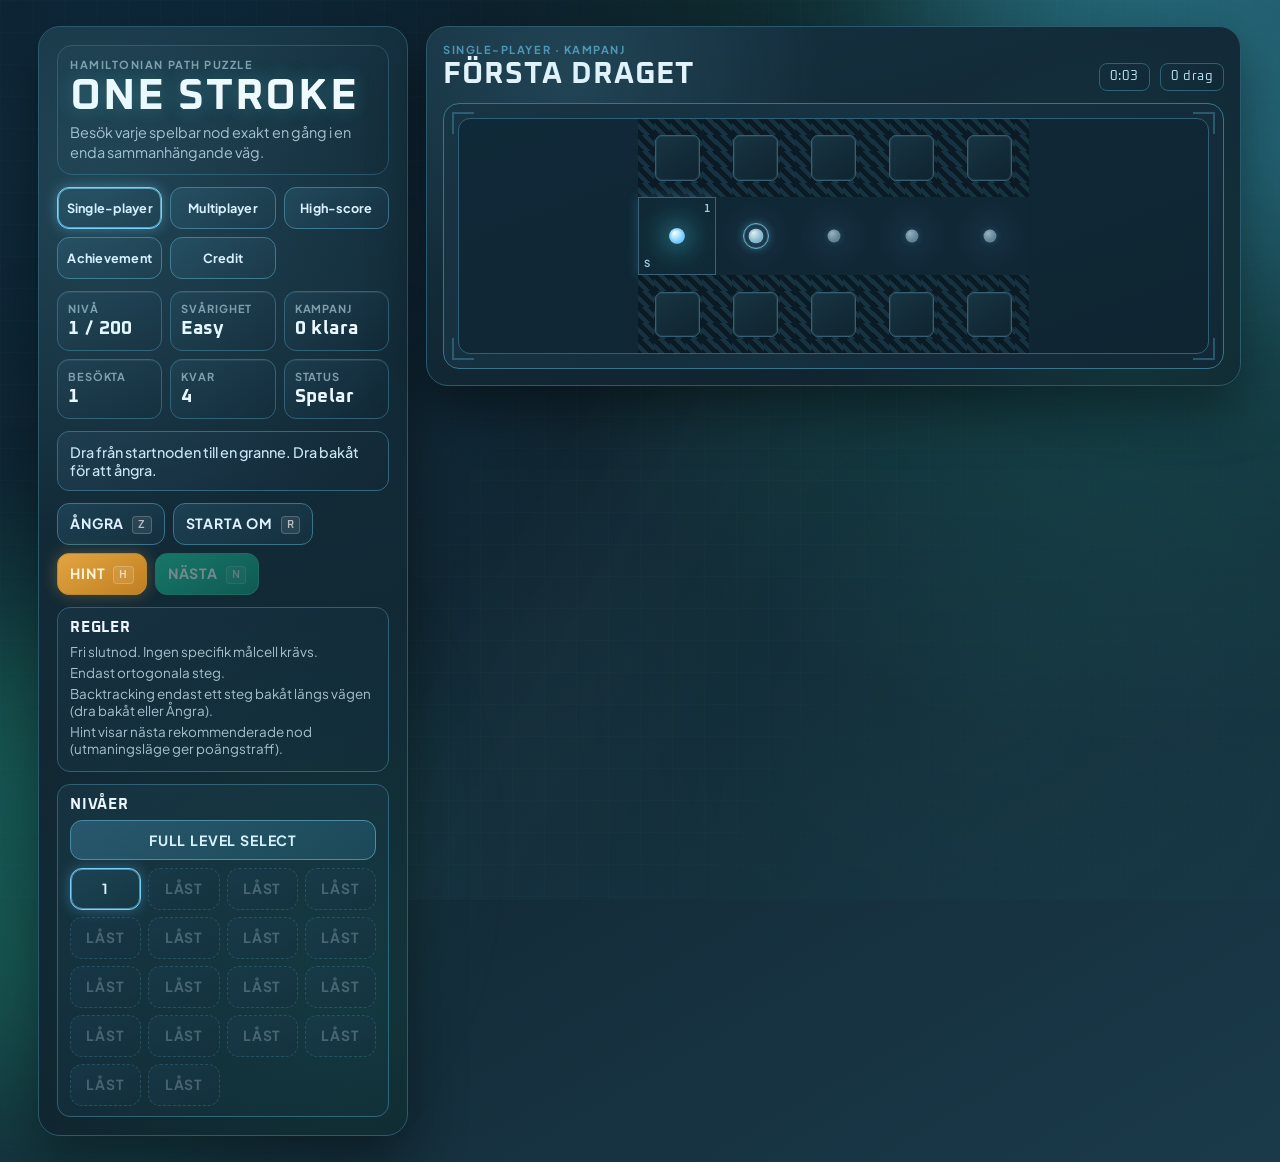
==== commit 4311c77d: "feat: overhaul multiplayer UX, mobile-first layout, and level QA Multiplayer: - Phase-based UI (setu" ====
--- a/index.html
+++ b/index.html
@@ -17,7 +17,8 @@
     <div class="ambient-blur blur-b"></div>
 
     <main class="app-shell">
-      <aside class="panel sidebar">
+      <aside class="panel sidebar" id="sidebar">
+        <div class="mobile-panel-handle" aria-hidden="true"><span></span></div>
         <header class="headline">
           <p class="eyebrow">Hamiltonian Path Puzzle</p>
           <h1>One Stroke</h1>
@@ -92,31 +93,57 @@
           </section>
 
           <div id="multiplayerPanels">
-            <section class="panel-inset challenge-panel">
-              <h2>Challenge Mix (10)</h2>
-              <div class="challenge-controls">
-                <input
-                  id="challengeSeedInput"
-                  type="text"
-                  maxlength="64"
-                  placeholder="seed-123"
-                  aria-label="Challenge seed"
-                />
-                <button id="challengeGenerateBtn" type="button">Skapa Mix</button>
-              </div>
-              <p id="challengeMeta" class="challenge-meta">Ingen aktiv challenge.</p>
+            <!-- ── Fas 1: Skapa match ── -->
+            <section id="matchPhaseSetup" class="panel-inset match-panel match-phase">
+              <h2>Utmana en vän</h2>
+              <p class="match-description">Välj antal banor och starta. Ni spelar samma banor — jämför poäng och tid efteråt.</p>
+
+              <div class="match-setup">
+                <div class="match-setup-row">
+                  <label class="match-label" for="matchLevelCountSelect">Banor</label>
+                  <select id="matchLevelCountSelect" aria-label="Antal banor">
+                    <option value="3">3 snabba</option>
+                    <option value="5">5 medel</option>
+                    <option value="10" selected>10 standard</option>
+                  </select>
+                </div>
+                <div class="match-setup-row">
+                  <label class="match-label" for="challengeSeedInput">Seed</label>
+                  <input
+                    id="challengeSeedInput"
+                    type="text"
+                    maxlength="64"
+                    placeholder="valfritt — lämna tomt för dagens"
+                    aria-label="Challenge seed"
+                  />
+                </div>
+              </div>
+
+              <div class="match-actions">
+                <button id="challengeGenerateBtn" type="button" class="primary">Skapa ny match</button>
+              </div>
+
+              <div class="match-divider">
+                <span>eller</span>
+              </div>
+
+              <button id="importMatchBtn" type="button" class="match-import-trigger">Har du en matchkod? Klistra in den här</button>
+            </section>
+
+            <!-- ── Fas 2: Spela ── -->
+            <section id="matchPhasePlay" class="panel-inset match-panel match-phase" hidden>
+              <div class="match-phase-header">
+                <h2>Match pågår</h2>
+                <p id="matchProgressLabel" class="match-progress-label">0 / 10 banor klara</p>
+              </div>
               <div id="challengeList" class="challenge-list" role="list"></div>
-            </section>
-
-            <section class="panel-inset challenge-results-panel">
-              <h2>Challenge Resultat</h2>
               <div class="challenge-totals">
                 <article class="mini-stat">
                   <span class="label">Poäng</span>
                   <strong id="challengeScoreLabel">0</strong>
                 </article>
                 <article class="mini-stat">
-                  <span class="label">Total Tid</span>
+                  <span class="label">Tid</span>
                   <strong id="challengeTimeLabel">0:00</strong>
                 </article>
                 <article class="mini-stat">
@@ -125,26 +152,48 @@
                 </article>
               </div>
               <div id="challengeSplitList" class="challenge-split-list" role="list"></div>
-              <div class="challenge-export-row">
-                <button id="copyChallengeSummaryBtn" type="button">Kopiera Summary</button>
-                <button id="exportChallengeSummaryBtn" type="button">Exportera JSON</button>
-              </div>
-            </section>
-
-            <section class="panel-inset match-panel">
-              <h2>Match (1v1)</h2>
-              <p class="match-description">Spela samma 10 banor som en vän och jämför resultat.</p>
-              <div class="match-controls">
-                <button id="exportMatchBtn" type="button">Kopiera matchkod</button>
-                <button id="importMatchBtn" type="button">Importera matchkod</button>
-              </div>
-              <p id="matchStatusLabel" class="match-status-label">Ingen aktiv match.</p>
-              <div id="matchStandingsView" class="match-standings" hidden>
-                <h3>Standings</h3>
+              <button id="matchAbortBtn" type="button" class="match-abort-btn">Avbryt match</button>
+            </section>
+
+            <!-- ── Fas 3: Dela ── -->
+            <section id="matchPhaseShare" class="panel-inset match-panel match-phase" hidden>
+              <div class="match-phase-header">
+                <h2>Match klar!</h2>
+                <p class="match-description">Bra jobbat! Dela matchkoden med din vän så spelar hen samma banor.</p>
+              </div>
+              <div class="challenge-totals">
+                <article class="mini-stat">
+                  <span class="label">Poäng</span>
+                  <strong id="shareTotalScore">0</strong>
+                </article>
+                <article class="mini-stat">
+                  <span class="label">Tid</span>
+                  <strong id="shareTotalTime">0:00</strong>
+                </article>
+                <article class="mini-stat">
+                  <span class="label">Klara</span>
+                  <strong id="shareTotalCompleted">0 / 10</strong>
+                </article>
+              </div>
+              <button id="exportMatchBtn" type="button" class="primary match-share-btn">Kopiera matchkod</button>
+              <p id="matchShareConfirm" class="match-share-confirm" hidden></p>
+              <p class="match-share-hint">Skicka koden till din vän. Hen klistrar in den under "Har du en matchkod?".</p>
+              <button id="matchNewAfterShare" type="button" class="match-secondary-btn">Skapa ny match</button>
+            </section>
+
+            <!-- ── Fas 4: Resultat ── -->
+            <section id="matchPhaseResults" class="panel-inset match-panel match-phase" hidden>
+              <div class="match-phase-header">
+                <h2>Resultatjämförelse</h2>
+                <p id="matchResultStatus" class="match-progress-label"></p>
+              </div>
+              <div id="matchStandingsView" class="match-standings">
+                <h3>Ställning</h3>
                 <div id="matchStandingsList" class="match-standings-list" role="list"></div>
                 <h3>Per bana</h3>
                 <div id="matchLevelComparison" class="match-level-comparison" role="list"></div>
               </div>
+              <button id="matchNewAfterResults" type="button" class="primary">Ny match</button>
             </section>
           </div>
         </div>
@@ -167,6 +216,11 @@
               <span></span><span></span><span></span><span></span>
             </div>
             <div id="board" class="board" aria-label="Spelplan"></div>
+            <div id="countdownOverlay" class="countdown-overlay" hidden>
+              <button id="readyBtn" type="button" class="ready-btn">Redo?</button>
+              <span id="countdownNumber" class="countdown-number" hidden>3</span>
+            </div>
+            <div id="opponentDelta" class="opponent-delta" hidden></div>
           </div>
         </div>
 
@@ -276,6 +330,9 @@
           </section>
         </div>
       </section>
+
+      <!-- Mobile sidebar backdrop (inside app-shell for stacking context) -->
+      <div id="mobilePanelBackdrop" class="mobile-panel-backdrop" hidden></div>
     </main>
 
     <div
@@ -286,30 +343,34 @@
       aria-labelledby="matchImportTitle"
     >
       <div class="modal-card match-import-card">
-        <h2 id="matchImportTitle">Importera matchkod</h2>
-        <p>Klistra in matchkoden du fått från din motståndare.</p>
+        <h2 id="matchImportTitle">Klistra in matchkod</h2>
+        <p>Din vän har skickat en matchkod. Klistra in den nedan.</p>
         <textarea
           id="matchImportTextarea"
           class="match-import-textarea"
-          rows="8"
-          placeholder='Klistra in JSON här...'
-          aria-label="Matchkod JSON"
+          rows="4"
+          placeholder="Klistra in matchkoden här..."
+          aria-label="Matchkod"
         ></textarea>
         <div class="button-row">
           <button id="matchImportCancelBtn" type="button">Avbryt</button>
-          <button id="matchImportConfirmBtn" type="button" class="primary">Importera & Spela</button>
+          <button id="matchImportConfirmBtn" type="button" class="primary">Starta match</button>
         </div>
       </div>
     </div>
 
     <div id="winModal" class="modal hidden" role="dialog" aria-modal="true" aria-labelledby="winTitle">
-      <div class="modal-card">
+      <div class="modal-card win-modal-card">
         <h2 id="winTitle">Bana klar</h2>
         <p id="winText">Snyggt. Du täckte alla noder exakt en gång.</p>
+        <div id="winSplitTable" class="win-split-table" hidden></div>
         <div class="button-row">
           <button id="modalResetBtn" type="button">Spela om</button>
           <button id="modalNextBtn" type="button" class="primary">Nästa nivå</button>
-        </div>
+          <button id="modalCloseBtn" type="button">Stäng</button>
+        </div>
+        <button id="modalExportMatchBtn" type="button" class="primary modal-export-btn" hidden>Kopiera matchkod & skicka till vän</button>
+        <p id="modalExportConfirm" class="modal-export-confirm" hidden></p>
       </div>
     </div>
 
@@ -352,6 +413,22 @@
       </div>
     </div>
 
+    <!-- Mobile bottom tab bar -->
+    <nav id="mobileTabBar" class="mobile-tab-bar" aria-label="Mobilmeny">
+      <button id="mobileTabPlay" type="button" class="mobile-tab active" data-tab="play">
+        <svg viewBox="0 0 24 24" width="22" height="22" fill="none" stroke="currentColor" stroke-width="2"><polygon points="5 3 19 12 5 21 5 3"></polygon></svg>
+        <span>Spela</span>
+      </button>
+      <button id="mobileTabMenu" type="button" class="mobile-tab" data-tab="menu">
+        <svg viewBox="0 0 24 24" width="22" height="22" fill="none" stroke="currentColor" stroke-width="2"><line x1="3" y1="12" x2="21" y2="12"></line><line x1="3" y1="6" x2="21" y2="6"></line><line x1="3" y1="18" x2="21" y2="18"></line></svg>
+        <span>Meny</span>
+      </button>
+      <button id="mobileTabStats" type="button" class="mobile-tab" data-tab="stats">
+        <svg viewBox="0 0 24 24" width="22" height="22" fill="none" stroke="currentColor" stroke-width="2"><path d="M18 20V10M12 20V4M6 20v-6"></path></svg>
+        <span>Stats</span>
+      </button>
+    </nav>
+
     <script type="module" src="src/main.js"></script>
   </body>
 </html>
--- a/styles.css
+++ b/styles.css
@@ -136,6 +136,12 @@
   gap: 12px;
 }
 
+.play-sidebar[hidden],
+.hub-info-view[hidden],
+.hub-pane[hidden] {
+  display: none;
+}
+
 .headline {
   border: 1px solid #295367;
   border-radius: 15px;
@@ -1702,21 +1708,189 @@
   color: var(--text-soft);
 }
 
-.match-controls {
+.match-setup {
+  display: flex;
+  flex-direction: column;
+  gap: 8px;
+}
+
+.match-setup-row {
+  display: grid;
+  grid-template-columns: 80px 1fr;
+  align-items: center;
+  gap: 8px;
+}
+
+.match-label {
+  font-size: 0.74rem;
+  font-weight: 700;
+  text-transform: uppercase;
+  letter-spacing: 0.06em;
+  color: #97b4c5;
+}
+
+.match-setup-row input,
+.match-setup-row select {
+  min-width: 0;
+  min-height: 38px;
+  border: 1px solid #3a7489;
+  border-radius: 10px;
+  padding: 8px 10px;
+  font: inherit;
+  font-size: 0.85rem;
+  color: #dff1fb;
+  background: linear-gradient(145deg, #152f3f, #112734);
+  appearance: none;
+}
+
+.match-setup-row input:focus,
+.match-setup-row select:focus {
+  outline: 2px solid #6fd2ff80;
+  outline-offset: 1px;
+}
+
+.match-actions {
   display: grid;
   grid-template-columns: 1fr 1fr;
   gap: 8px;
-}
-
-.match-controls button {
+  margin-top: 4px;
+}
+
+.match-actions button {
+  min-height: 42px;
+  font-size: 0.78rem;
+}
+
+.match-share-row {
+  margin-top: 6px;
+}
+
+.match-share-row button {
+  width: 100%;
+}
+
+.match-share-hint {
+  margin: 4px 0 0;
+  font-size: 0.74rem;
+  color: var(--text-dim);
+  line-height: 1.35;
+}
+
+/* ── Phase-based multiplayer panels ── */
+
+.match-phase[hidden] {
+  display: none !important;
+}
+
+.match-phase-header {
+  margin-bottom: 4px;
+}
+
+.match-phase-header h2 {
+  margin-bottom: 2px;
+}
+
+.match-progress-label {
+  margin: 0;
+  font-size: 0.82rem;
+  font-weight: 600;
+  color: var(--cyan);
+}
+
+.match-divider {
+  display: flex;
+  align-items: center;
+  gap: 12px;
+  margin: 6px 0;
+  color: #7f9ba9;
+  font-size: 0.74rem;
+  text-transform: uppercase;
+  letter-spacing: 0.08em;
+}
+
+.match-divider::before,
+.match-divider::after {
+  content: "";
+  flex: 1;
+  height: 1px;
+  background: #355f72;
+}
+
+.match-import-trigger {
+  width: 100%;
+  min-height: 42px;
+  border: 1px dashed #3f7488;
+  border-radius: 10px;
+  padding: 10px 14px;
+  font: inherit;
+  font-size: 0.8rem;
+  color: #97b4c5;
+  background: transparent;
+  cursor: pointer;
+  transition: border-color 0.15s, color 0.15s;
+}
+
+.match-import-trigger:hover {
+  border-color: #6fd2ff;
+  color: #dff1fb;
+}
+
+.match-share-btn {
+  width: 100%;
+  min-height: 48px;
+  font-size: 0.9rem;
+}
+
+.match-share-confirm {
+  margin: 6px 0 0;
+  padding: 8px 12px;
+  border-radius: 8px;
+  font-size: 0.82rem;
+  font-weight: 600;
+  color: #d3ffe9;
+  background: rgba(30, 214, 165, 0.12);
+  border: 1px solid rgba(30, 214, 165, 0.3);
+  text-align: center;
+}
+
+.match-secondary-btn {
+  width: 100%;
   min-height: 38px;
-  font-size: 0.76rem;
-}
-
-.match-status-label {
-  margin: 0;
-  font-size: 0.79rem;
-  color: #b6ccda;
+  margin-top: 4px;
+  border: 1px solid #3f7488;
+  border-radius: 10px;
+  padding: 8px 14px;
+  font: inherit;
+  font-size: 0.78rem;
+  color: #97b4c5;
+  background: transparent;
+  cursor: pointer;
+  transition: border-color 0.15s, color 0.15s;
+}
+
+.match-secondary-btn:hover {
+  border-color: #6fd2ff;
+  color: #dff1fb;
+}
+
+.match-abort-btn {
+  width: 100%;
+  min-height: 34px;
+  margin-top: 4px;
+  border: 1px solid #5a3a3a;
+  border-radius: 10px;
+  padding: 6px 14px;
+  font: inherit;
+  font-size: 0.72rem;
+  color: #b08080;
+  background: transparent;
+  cursor: pointer;
+  transition: border-color 0.15s, color 0.15s;
+}
+
+.match-abort-btn:hover {
+  border-color: #b84e54;
+  color: #ffdfe1;
 }
 
 .match-standings h3 {
@@ -1737,79 +1911,109 @@
 .match-standing-row {
   border: 1px solid #355f72;
   border-radius: 10px;
+  padding: 10px 12px;
+  display: flex;
+  align-items: center;
+  gap: 10px;
+  background: linear-gradient(145deg, #1737478f, #1128388f);
+}
+
+.match-standing-row.is-you {
+  border-color: #6fd2ff;
+  background: linear-gradient(145deg, #1e4a5e8f, #15374a8f);
+}
+
+.match-standing-rank {
+  font-family: var(--display-font);
+  font-size: 1.2rem;
+  font-weight: 700;
+  color: var(--cyan);
+  min-width: 32px;
+}
+
+.match-standing-info {
+  flex: 1;
+  min-width: 0;
+}
+
+.match-standing-name {
+  font-size: 0.82rem;
+  font-weight: 700;
+  color: #dbf2ff;
+}
+
+.match-standing-details {
+  margin-top: 2px;
+  font-size: 0.7rem;
+  color: #a9c2d1;
+}
+
+.match-standing-score {
+  font-family: var(--display-font);
+  font-size: 1rem;
+  font-weight: 700;
+  color: #ecf8ff;
+  white-space: nowrap;
+}
+
+.match-level-comparison {
+  display: flex;
+  flex-direction: column;
+  gap: 6px;
+  max-height: 400px;
+  overflow: auto;
+  padding-right: 2px;
+}
+
+.match-level-row {
+  border: 1px solid #2f5467;
+  border-radius: 10px;
   padding: 8px 10px;
+  background: linear-gradient(145deg, #1737478f, #1128388f);
+}
+
+.match-level-header {
+  font-size: 0.74rem;
+  font-weight: 700;
+  color: #d6eefb;
+  letter-spacing: 0.03em;
+  margin-bottom: 4px;
+}
+
+.match-level-players {
+  display: flex;
+  flex-direction: column;
+  gap: 3px;
+}
+
+.match-level-entry {
   display: flex;
   justify-content: space-between;
   align-items: center;
-  background: linear-gradient(145deg, #1737478f, #1128388f);
-}
-
-.match-standing-row.is-you {
-  border-color: #6fd2ff;
-  background: linear-gradient(145deg, #1e4a5e8f, #15374a8f);
-}
-
-.match-standing-rank {
-  font-family: var(--display-font);
-  font-size: 1.1rem;
-  font-weight: 700;
-  color: var(--cyan);
-  min-width: 28px;
-}
-
-.match-standing-name {
-  flex: 1;
-  font-size: 0.78rem;
-  font-weight: 700;
-  color: #dbf2ff;
-}
-
-.match-standing-score {
-  font-family: var(--display-font);
-  font-size: 0.88rem;
-  color: #ecf8ff;
-}
-
-.match-standing-meta {
-  font-size: 0.7rem;
+  padding: 3px 6px;
+  border-radius: 6px;
+  font-size: 0.72rem;
   color: #a9c2d1;
-  margin-left: 8px;
-}
-
-.match-level-comparison {
-  display: flex;
-  flex-direction: column;
-  gap: 5px;
-  max-height: 280px;
-  overflow: auto;
-  padding-right: 2px;
-}
-
-.match-level-row {
-  border: 1px solid #2f5467;
-  border-radius: 8px;
-  padding: 6px 9px;
-  background: linear-gradient(145deg, #1737478f, #1128388f);
-}
-
-.match-level-header {
-  font-size: 0.72rem;
-  font-weight: 700;
-  color: #d6eefb;
-  letter-spacing: 0.03em;
-}
-
-.match-level-players {
-  display: flex;
-  gap: 12px;
-  margin-top: 3px;
-  font-size: 0.7rem;
-  color: #a9c2d1;
-}
-
-.match-level-winner {
+}
+
+.match-level-entry.match-level-winner {
   color: var(--success);
   font-weight: 700;
+  background: rgba(30, 214, 165, 0.08);
+}
+
+.match-entry-name {
+  font-weight: 700;
+  min-width: 50px;
+}
+
+.match-entry-stats {
+  font-variant-numeric: tabular-nums;
+}
+
+.match-level-entry.match-level-pending {
+  color: #7f9ba9;
+  font-style: italic;
 }
 
 .match-import-card {
@@ -1835,6 +2039,253 @@
   outline-offset: 1px;
 }
 
+.countdown-overlay {
+  position: absolute;
+  inset: 0;
+  z-index: 5;
+  display: grid;
+  place-items: center;
+  background: rgba(8, 20, 27, 0.82);
+  backdrop-filter: blur(4px);
+  border-radius: 16px;
+}
+
+.countdown-overlay[hidden],
+.countdown-overlay > [hidden] {
+  display: none;
+}
+
+.ready-btn {
+  border: 2px solid var(--cyan);
+  border-radius: 16px;
+  padding: 20px 48px;
+  font-family: var(--display-font);
+  font-size: clamp(1.6rem, 4vw, 2.4rem);
+  font-weight: 700;
+  letter-spacing: 0.06em;
+  color: #fff;
+  background: linear-gradient(145deg, rgba(107, 203, 255, 0.15), rgba(47, 96, 117, 0.1));
+  cursor: pointer;
+  transition: transform 0.15s, box-shadow 0.15s, border-color 0.15s;
+  text-shadow: 0 0 24px var(--cyan);
+  box-shadow: 0 0 30px rgba(107, 203, 255, 0.2);
+  animation: ready-pulse 2s ease-in-out infinite;
+}
+
+.ready-btn:hover {
+  transform: scale(1.06);
+  border-color: #fff;
+  box-shadow: 0 0 40px rgba(107, 203, 255, 0.4);
+}
+
+.ready-btn:active {
+  transform: scale(0.97);
+}
+
+@keyframes ready-pulse {
+  0%, 100% { box-shadow: 0 0 20px rgba(107, 203, 255, 0.2); }
+  50% { box-shadow: 0 0 40px rgba(107, 203, 255, 0.35); }
+}
+
+.countdown-number {
+  font-family: var(--display-font);
+  font-size: clamp(3.5rem, 8vw, 6rem);
+  font-weight: 700;
+  color: #fff;
+  text-shadow: 0 0 40px var(--cyan), 0 0 80px rgba(107, 203, 255, 0.3);
+  animation: countdown-pop 0.6s cubic-bezier(0.22, 0.96, 0.16, 1) both;
+}
+
+.countdown-number.go {
+  color: var(--mint);
+  text-shadow: 0 0 40px var(--mint), 0 0 80px rgba(30, 214, 165, 0.4);
+}
+
+@keyframes countdown-pop {
+  0% {
+    opacity: 0;
+    transform: scale(2.2);
+  }
+  40% {
+    opacity: 1;
+    transform: scale(0.95);
+  }
+  100% {
+    opacity: 1;
+    transform: scale(1);
+  }
+}
+
+.opponent-delta {
+  position: absolute;
+  top: 50%;
+  left: 50%;
+  z-index: 5;
+  transform: translate(-50%, -50%);
+  padding: 10px 22px;
+  border-radius: 14px;
+  font-family: var(--display-font);
+  font-size: clamp(1.2rem, 3vw, 1.8rem);
+  font-weight: 700;
+  letter-spacing: 0.04em;
+  text-align: center;
+  pointer-events: none;
+  animation: delta-show 2s cubic-bezier(0.22, 0.96, 0.16, 1) forwards;
+}
+
+.opponent-delta.ahead {
+  color: #d3ffe9;
+  background: linear-gradient(145deg, rgba(30, 214, 165, 0.25), rgba(16, 151, 120, 0.2));
+  border: 1px solid rgba(30, 214, 165, 0.4);
+  text-shadow: 0 0 16px rgba(30, 214, 165, 0.5);
+}
+
+.opponent-delta.behind {
+  color: #ffdfe1;
+  background: linear-gradient(145deg, rgba(255, 122, 122, 0.2), rgba(184, 78, 84, 0.15));
+  border: 1px solid rgba(255, 122, 122, 0.35);
+  text-shadow: 0 0 16px rgba(255, 122, 122, 0.4);
+}
+
+.opponent-delta.tied {
+  color: #e8fbff;
+  background: linear-gradient(145deg, rgba(107, 203, 255, 0.2), rgba(47, 96, 117, 0.15));
+  border: 1px solid rgba(107, 203, 255, 0.35);
+}
+
+@keyframes delta-show {
+  0% {
+    opacity: 0;
+    transform: translate(-50%, -40%) scale(0.8);
+  }
+  15% {
+    opacity: 1;
+    transform: translate(-50%, -50%) scale(1.05);
+  }
+  30% {
+    transform: translate(-50%, -50%) scale(1);
+  }
+  80% {
+    opacity: 1;
+    transform: translate(-50%, -50%) scale(1);
+  }
+  100% {
+    opacity: 0;
+    transform: translate(-50%, -60%) scale(0.95);
+  }
+}
+
+.win-modal-card {
+  width: min(520px, 100%);
+}
+
+/* ── Win split table ── */
+
+.win-split-table {
+  margin: 10px 0;
+  max-height: 240px;
+  overflow-y: auto;
+}
+
+.win-split-table[hidden] {
+  display: none;
+}
+
+.win-splits {
+  width: 100%;
+  border-collapse: collapse;
+  font-size: 0.78rem;
+  font-variant-numeric: tabular-nums;
+}
+
+.win-splits th {
+  padding: 4px 8px;
+  font-size: 0.68rem;
+  font-weight: 700;
+  text-transform: uppercase;
+  letter-spacing: 0.08em;
+  color: #7f9ba9;
+  text-align: left;
+  border-bottom: 1px solid #355f72;
+}
+
+.win-splits td {
+  padding: 5px 8px;
+  color: #b6ccda;
+  border-bottom: 1px solid #1e3a4a;
+}
+
+.win-splits tbody tr:last-child td {
+  border-bottom: 1px solid #355f72;
+}
+
+.win-split-current {
+  background: rgba(107, 203, 255, 0.08);
+}
+
+.win-split-current td {
+  color: #dff1fb;
+  font-weight: 600;
+}
+
+.win-split-index {
+  color: #7f9ba9;
+  font-weight: 700;
+  width: 28px;
+}
+
+.win-split-opponent {
+  color: #7f9ba9;
+}
+
+.win-split-vs {
+  font-weight: 700;
+  text-align: right;
+}
+
+.win-split-ahead {
+  color: #5eeabb;
+}
+
+.win-split-behind {
+  color: #ff9a9a;
+}
+
+.win-split-tied {
+  color: #8ad4f8;
+}
+
+.win-split-total td {
+  padding: 6px 8px;
+  font-weight: 700;
+  color: #dff1fb;
+  border-bottom: none;
+}
+
+.modal-export-btn {
+  width: 100%;
+  margin-top: 10px;
+}
+
+.modal-export-confirm {
+  margin: 6px 0 0;
+  font-size: 0.82rem;
+  font-weight: 600;
+  color: var(--success);
+  text-align: center;
+}
+
+.match-import-error {
+  margin: 6px 0 8px;
+  padding: 8px 10px;
+  border: 1px solid #b84e54;
+  border-radius: 8px;
+  font-size: 0.82rem;
+  font-weight: 600;
+  color: #ffdfe1;
+  background: linear-gradient(130deg, #4d1f28c7, #2f161bc7);
+}
+
 @keyframes board-lost-pulse {
   0% {
     box-shadow: 0 0 22px 4px rgba(184, 78, 84, 0.35);
@@ -1845,6 +2296,138 @@
   100% {
     box-shadow: 0 0 22px 4px rgba(184, 78, 84, 0.35);
   }
+}
+
+/* ══════════════════════════════════════════════
+   Mode themes — visual distinction between
+   single-player (cyan/blue) and multiplayer (amber/warm)
+   ══════════════════════════════════════════════ */
+
+.app-shell[data-mode="challenge"] {
+  --mode-accent: #ffb84d;
+  --mode-accent-dim: #b8843a;
+  --mode-accent-glow: rgba(255, 184, 77, 0.25);
+  --mode-border: #7a5a2e;
+  --mode-surface: #2a2218;
+}
+
+.app-shell[data-mode="campaign"] {
+  --mode-accent: #6bcbff;
+  --mode-accent-dim: #4a8fad;
+  --mode-accent-glow: rgba(107, 203, 255, 0.2);
+  --mode-border: #3a748c;
+  --mode-surface: #142a38;
+}
+
+/* Board-stage border and glow */
+.app-shell[data-mode="challenge"] .board-stage {
+  border-color: var(--mode-border);
+  background:
+    linear-gradient(145deg, #2a220e96, #1a150a96),
+    var(--surface-1);
+  box-shadow: inset 0 0 30px rgba(255, 184, 77, 0.04);
+}
+
+.app-shell[data-mode="challenge"] .board-stage::after {
+  background: linear-gradient(115deg, #ffffff00 42%, #ffc85a14 50%, #ffffff00 58%);
+}
+
+/* Stage corners */
+.app-shell[data-mode="challenge"] .stage-corners span {
+  border-color: var(--mode-accent-dim);
+}
+
+/* Eyebrow mode label */
+.app-shell[data-mode="challenge"] .board-head .eyebrow {
+  color: var(--mode-accent);
+}
+
+.app-shell[data-mode="campaign"] .board-head .eyebrow {
+  color: var(--mode-accent-dim);
+}
+
+/* Live stats accent */
+.app-shell[data-mode="challenge"] .live-stat {
+  border-color: var(--mode-border);
+  color: #f0d5a8;
+}
+
+/* Level name color */
+.app-shell[data-mode="challenge"] .board-head h2 {
+  color: #ffe8c4;
+}
+
+/* Ambient blur shift — toggled via JS class on body */
+body.mode-challenge .blur-a {
+  background: #ffb84d;
+  transition: background 0.6s ease;
+}
+
+body.mode-challenge .blur-b {
+  background: #ff8a3a;
+  transition: background 0.6s ease;
+}
+
+body:not(.mode-challenge) .blur-a,
+body:not(.mode-challenge) .blur-b {
+  transition: background 0.6s ease;
+}
+
+/* Hub menu active button in multiplayer */
+.app-shell[data-mode="challenge"] .hub-menu button.active {
+  border-color: var(--mode-accent);
+  color: var(--mode-accent);
+  box-shadow:
+    0 0 0 1px rgba(255, 184, 77, 0.3) inset,
+    0 0 10px rgba(255, 184, 77, 0.15);
+}
+
+/* Challenge pills in multiplayer */
+.app-shell[data-mode="challenge"] .challenge-pill.active {
+  border-color: var(--mode-accent);
+  box-shadow:
+    0 0 0 1px rgba(255, 184, 77, 0.35) inset,
+    0 0 10px rgba(255, 184, 77, 0.2);
+}
+
+/* Ready button in multiplayer */
+.app-shell[data-mode="challenge"] .ready-btn {
+  border-color: var(--mode-accent);
+  text-shadow: 0 0 24px var(--mode-accent);
+  box-shadow: 0 0 30px var(--mode-accent-glow);
+  background: linear-gradient(145deg, rgba(255, 184, 77, 0.12), rgba(180, 120, 40, 0.08));
+}
+
+.app-shell[data-mode="challenge"] .ready-btn:hover {
+  border-color: #ffe0a0;
+  box-shadow: 0 0 40px rgba(255, 184, 77, 0.35);
+}
+
+/* Countdown numbers in multiplayer */
+.app-shell[data-mode="challenge"] .countdown-number {
+  text-shadow: 0 0 40px var(--mode-accent), 0 0 80px rgba(255, 184, 77, 0.3);
+}
+
+.app-shell[data-mode="challenge"] .countdown-number.go {
+  color: var(--mode-accent);
+  text-shadow: 0 0 40px var(--mode-accent), 0 0 80px rgba(255, 184, 77, 0.4);
+}
+
+/* Primary buttons in multiplayer panels */
+.app-shell[data-mode="challenge"] .match-panel button.primary,
+.app-shell[data-mode="challenge"] .match-share-btn {
+  background: linear-gradient(145deg, #b87820, #8a5a18);
+  border-color: #d49430;
+}
+
+.app-shell[data-mode="challenge"] .match-panel button.primary:hover,
+.app-shell[data-mode="challenge"] .match-share-btn:hover {
+  background: linear-gradient(145deg, #d49430, #a06c20);
+}
+
+/* Progress label */
+.app-shell[data-mode="challenge"] .match-progress-label {
+  color: var(--mode-accent);
 }
 
 @media (max-width: 1040px) {
@@ -1870,33 +2453,258 @@
   }
 }
 
+/* ══════════════════════════════════════════════
+   Mobile tab-bar & slide-up panel (hidden on desktop)
+   ══════════════════════════════════════════════ */
+
+.mobile-tab-bar {
+  display: none;
+}
+
+.mobile-panel-backdrop {
+  display: none;
+}
+
+.mobile-panel-handle {
+  display: none;
+}
+
 @media (max-width: 760px) {
-  .sidebar {
-    padding: 15px;
-  }
-
+  /* ── Body padding for tab-bar ── */
+  body {
+    padding-bottom: 60px;
+  }
+
+  /* ── App shell: single column, board first ── */
+  .app-shell {
+    grid-template-columns: 1fr;
+    grid-template-rows: 1fr;
+    width: 100%;
+    margin: 0;
+    gap: 0;
+    min-height: calc(100dvh - 60px);
+  }
+
+  /* ── Board panel: full-screen ── */
+  .board-panel {
+    padding: 10px;
+    border: none;
+    border-radius: 0;
+    box-shadow: none;
+    background: transparent;
+    order: 1;
+  }
+
+  .board-panel::before {
+    display: none;
+  }
+
+  .board-stage {
+    padding: 10px;
+    border-radius: 12px;
+  }
+
+  .board {
+    --cell-size: clamp(38px, 12vw, 58px);
+    gap: 0;
+  }
+
+  .board-head {
+    flex-direction: row;
+    align-items: center;
+    justify-content: space-between;
+    gap: 8px;
+    margin-bottom: 8px;
+  }
+
+  .board-head h2 {
+    font-size: clamp(1rem, 4.5vw, 1.4rem);
+  }
+
+  .board-head .eyebrow {
+    font-size: 0.6rem;
+  }
+
+  .live-stat {
+    font-size: 0.74rem;
+    padding: 4px 8px;
+  }
+
+  /* ── Hide stuff not needed in mobile play view ── */
+  .headline {
+    display: none;
+  }
+
+  /* ── Sidebar → slide-up panel ── */
+  .panel.sidebar {
+    position: fixed;
+    bottom: 60px;
+    left: 0;
+    right: 0;
+    z-index: 20;
+    max-height: 80dvh;
+    padding: 8px 14px 20px;
+    border-radius: 20px 20px 0 0;
+    border-bottom: none;
+    overflow: auto;
+    overscroll-behavior: contain;
+    transform: translateY(100%);
+    transition: transform 0.3s cubic-bezier(0.22, 0.68, 0, 1);
+    box-shadow: 0 -8px 40px rgba(0, 0, 0, 0.5);
+    order: 2;
+    background: linear-gradient(165deg, #132f3e, #0c1e28);
+  }
+
+  .panel.sidebar::before {
+    display: none;
+  }
+
+  .panel.sidebar.mobile-panel-open {
+    transform: translateY(0);
+  }
+
+  /* ── Drag handle ── */
+  .mobile-panel-handle {
+    display: flex;
+    justify-content: center;
+    padding: 8px 0 4px;
+    cursor: grab;
+  }
+
+  .mobile-panel-handle span {
+    display: block;
+    width: 36px;
+    height: 4px;
+    border-radius: 2px;
+    background: #4a6e7e;
+  }
+
+  /* ── Backdrop ── */
+  .mobile-panel-backdrop {
+    display: block;
+    position: fixed;
+    inset: 0;
+    bottom: 60px;
+    z-index: 19;
+    background: rgba(4, 12, 18, 0.55);
+    opacity: 0;
+    pointer-events: none;
+    transition: opacity 0.3s ease;
+  }
+
+  .mobile-panel-backdrop.visible {
+    opacity: 1;
+    pointer-events: auto;
+  }
+
+  .mobile-panel-backdrop[hidden] {
+    display: none;
+  }
+
+  /* ── Bottom tab bar ── */
+  .mobile-tab-bar {
+    display: flex;
+    position: fixed;
+    bottom: 0;
+    left: 0;
+    right: 0;
+    z-index: 21;
+    height: 60px;
+    background: linear-gradient(180deg, #0d1f2af5, #081319f5);
+    border-top: 1px solid #2b5a6d;
+    padding-bottom: env(safe-area-inset-bottom, 0);
+  }
+
+  .mobile-tab {
+    flex: 1;
+    display: flex;
+    flex-direction: column;
+    align-items: center;
+    justify-content: center;
+    gap: 3px;
+    border: none;
+    background: none;
+    color: #7f9ba9;
+    font-family: var(--ui-font);
+    font-size: 0.62rem;
+    font-weight: 600;
+    letter-spacing: 0.04em;
+    text-transform: uppercase;
+    cursor: pointer;
+    transition: color 0.15s;
+    -webkit-tap-highlight-color: transparent;
+  }
+
+  .mobile-tab svg {
+    opacity: 0.7;
+    transition: opacity 0.15s;
+  }
+
+  .mobile-tab.active {
+    color: var(--cyan);
+  }
+
+  .mobile-tab.active svg {
+    opacity: 1;
+  }
+
+  /* Multiplayer mode tab accent */
+  .app-shell[data-mode="challenge"] ~ .mobile-tab-bar .mobile-tab.active {
+    color: var(--amber);
+  }
+
+  /* ── Hub menu in mobile panel ── */
   .hub-menu {
-    grid-template-columns: 1fr;
-  }
-
+    grid-template-columns: repeat(3, 1fr);
+    gap: 6px;
+  }
+
+  .hub-menu button {
+    min-height: 38px;
+    font-size: 0.72rem;
+    padding: 7px 6px;
+  }
+
+  /* ── Play controls (undo/reset/etc) move to bottom of board area ── */
+  .button-row {
+    gap: 6px;
+  }
+
+  .button-row button {
+    min-height: 40px;
+    font-size: 0.74rem;
+    padding: 8px 10px;
+  }
+
+  .button-row kbd {
+    display: none;
+  }
+
+  /* ── Stats/stat cards ── */
   .stats {
-    grid-template-columns: 1fr 1fr;
-  }
-
+    grid-template-columns: repeat(3, 1fr);
+    gap: 4px;
+  }
+
+  .stat-card {
+    padding: 6px 8px;
+  }
+
+  /* ── Other mobile tweaks ── */
   .achievement-list {
     grid-template-columns: 1fr;
   }
 
   .hub-mini-grid {
-    grid-template-columns: 1fr;
+    grid-template-columns: 1fr 1fr;
   }
 
   .level-list {
+    grid-template-columns: repeat(5, 1fr);
+  }
+
+  .challenge-totals {
     grid-template-columns: repeat(3, 1fr);
-  }
-
-  .challenge-totals {
-    grid-template-columns: 1fr;
   }
 
   .challenge-export-row {
@@ -1926,23 +2734,23 @@
     max-height: min(58vh, 540px);
   }
 
-  .board-panel {
-    padding: 13px;
-  }
-
-  .board-stage {
-    padding: 14px;
-  }
-
-  .board {
-    --cell-size: clamp(40px, 11vw, 63px);
-    gap: 0;
-  }
-
-  .board-head {
-    flex-direction: column;
-    align-items: flex-start;
-    gap: 6px;
+  /* ── Rules section: compact on mobile ── */
+  .panel-inset {
+    padding: 10px;
+  }
+
+  .panel-inset h2 {
+    font-size: 0.85rem;
+  }
+
+  .panel-inset p {
+    font-size: 0.78rem;
+  }
+
+  /* ── Status box ── */
+  .status-box {
+    font-size: 0.78rem;
+    padding: 8px 10px;
   }
 }
 
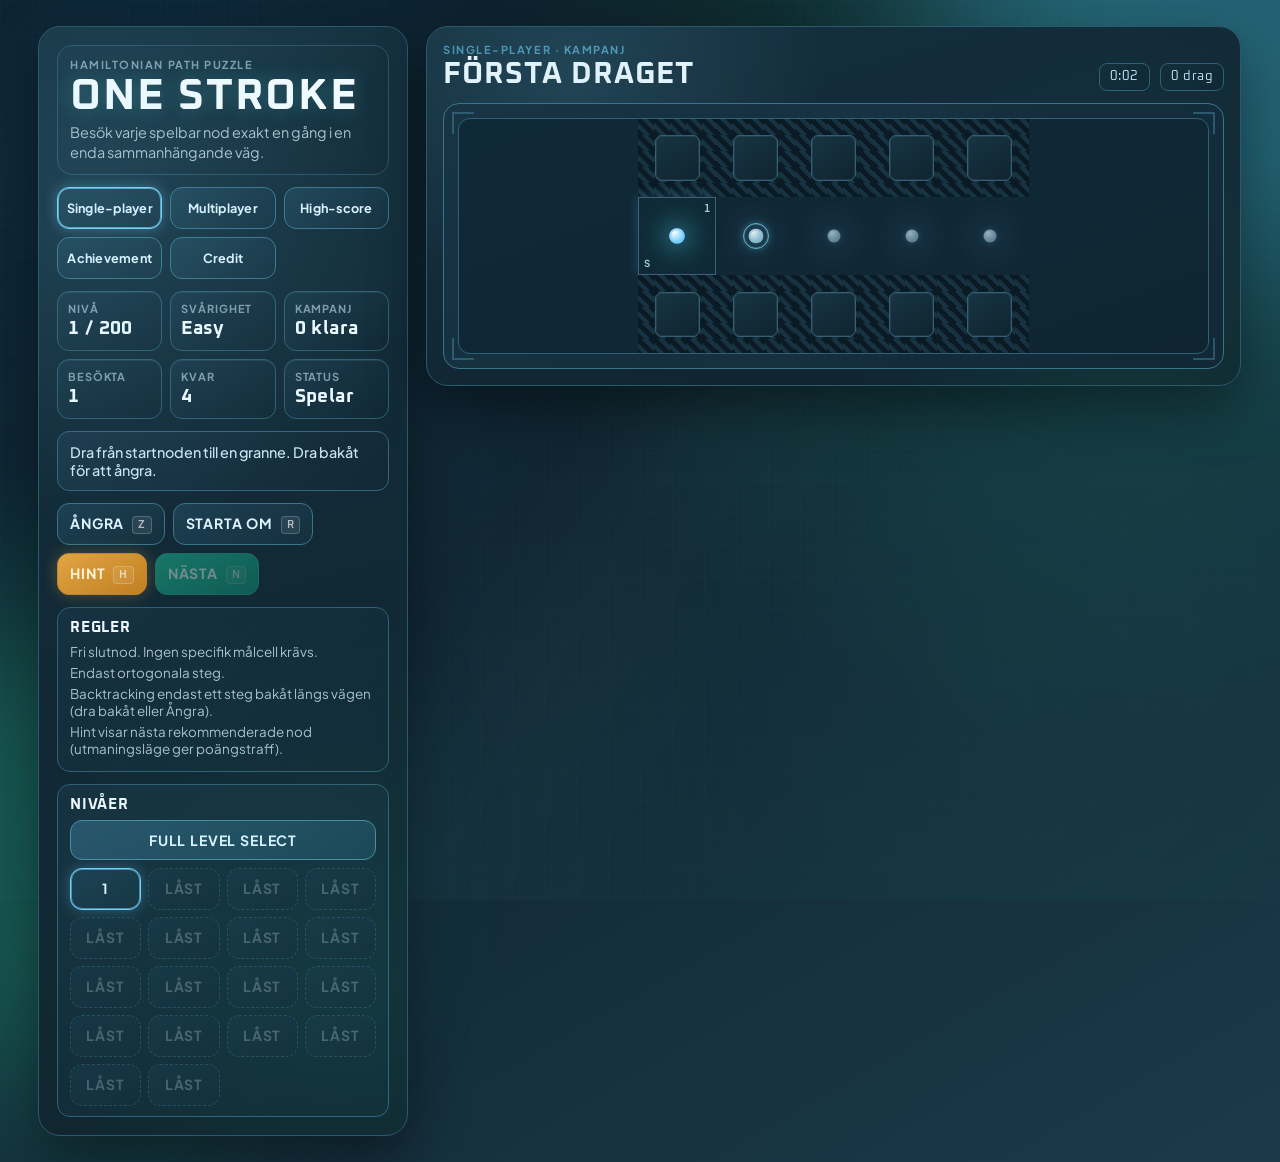
==== commit 21c7c882: "feat: add daily challenge with shareable result image Daily challenge: - 5 levels per day, seeded fr" ====
--- a/index.html
+++ b/index.html
@@ -93,6 +93,36 @@
           </section>
 
           <div id="multiplayerPanels">
+            <!-- ── Dagens utmaning ── -->
+            <section id="dailyChallengeSection" class="panel-inset daily-challenge-panel">
+              <h2>Dagens utmaning</h2>
+              <p class="match-description">5 banor — samma för alla idag. Spela, jämför och dela ditt resultat!</p>
+              <p id="dailyDateLabel" class="daily-date-label"></p>
+              <button id="dailyChallengeBtn" type="button" class="primary daily-play-btn">Spela dagens utmaning</button>
+              <div id="dailyResultCard" class="daily-result-card" hidden>
+                <div class="daily-result-header">Dagens resultat</div>
+                <div class="daily-result-stats">
+                  <article class="mini-stat">
+                    <span class="label">Poäng</span>
+                    <strong id="dailyScoreLabel">0</strong>
+                  </article>
+                  <article class="mini-stat">
+                    <span class="label">Tid</span>
+                    <strong id="dailyTimeLabel">--</strong>
+                  </article>
+                  <article class="mini-stat">
+                    <span class="label">Klara</span>
+                    <strong id="dailyCompletedLabel">0/5</strong>
+                  </article>
+                </div>
+                <div class="daily-result-actions">
+                  <button id="dailyShareBtn" type="button" class="primary">Dela resultat</button>
+                  <button id="dailyReplayBtn" type="button">Spela igen</button>
+                </div>
+                <canvas id="dailySharePreview" class="daily-share-preview" hidden></canvas>
+              </div>
+            </section>
+
             <!-- ── Fas 1: Skapa match ── -->
             <section id="matchPhaseSetup" class="panel-inset match-panel match-phase">
               <h2>Utmana en vän</h2>
--- a/styles.css
+++ b/styles.css
@@ -1294,6 +1294,37 @@
   color: #9ac9df;
 }
 
+.cell.end {
+  border-color: #a1824f;
+  box-shadow: 0 0 0 1px #bfa06e75 inset;
+}
+
+.cell.end::before {
+  content: "E";
+  position: absolute;
+  bottom: 6px;
+  right: 6px;
+  z-index: 3;
+  font-size: 0.61rem;
+  font-weight: 700;
+  letter-spacing: 0.08em;
+  color: #dfb89a;
+}
+
+.cell.end.visited {
+  border-color: #c9a355;
+  box-shadow:
+    0 0 0 1px #e0c07580 inset,
+    0 0 12px #ffd76636;
+}
+
+.cell.end.tail {
+  border-color: #c9a355;
+  box-shadow:
+    0 0 0 1px #e0c07580 inset,
+    0 0 18px #ffd76660;
+}
+
 .cell.tail {
   border-color: #4f88a1;
   box-shadow:
@@ -1700,6 +1731,66 @@
   display: flex;
   flex-direction: column;
   gap: 8px;
+}
+
+/* ── Daily Challenge ── */
+
+.daily-challenge-panel {
+  border: 1px solid #1a3040;
+  background: linear-gradient(135deg, #0d1820 0%, #111c26 100%);
+}
+
+.daily-date-label {
+  font-size: 0.82rem;
+  color: var(--text-dim, #5a6a7a);
+  text-transform: capitalize;
+}
+
+.daily-play-btn {
+  margin-top: 4px;
+}
+
+.daily-result-card {
+  margin-top: 12px;
+  padding: 16px;
+  border-radius: 12px;
+  background: #141c24;
+  border: 1px solid #1e2a35;
+}
+
+.daily-result-header {
+  font-size: 0.9rem;
+  font-weight: 700;
+  color: #8aafcc;
+  margin-bottom: 10px;
+  text-transform: uppercase;
+  letter-spacing: 0.06em;
+}
+
+.daily-result-stats {
+  display: flex;
+  gap: 12px;
+  margin-bottom: 12px;
+}
+
+.daily-result-stats .mini-stat {
+  flex: 1;
+  text-align: center;
+}
+
+.daily-result-actions {
+  display: flex;
+  gap: 8px;
+}
+
+.daily-result-actions button {
+  flex: 1;
+}
+
+.daily-share-preview {
+  margin-top: 12px;
+  width: 100%;
+  border-radius: 8px;
 }
 
 .match-description {
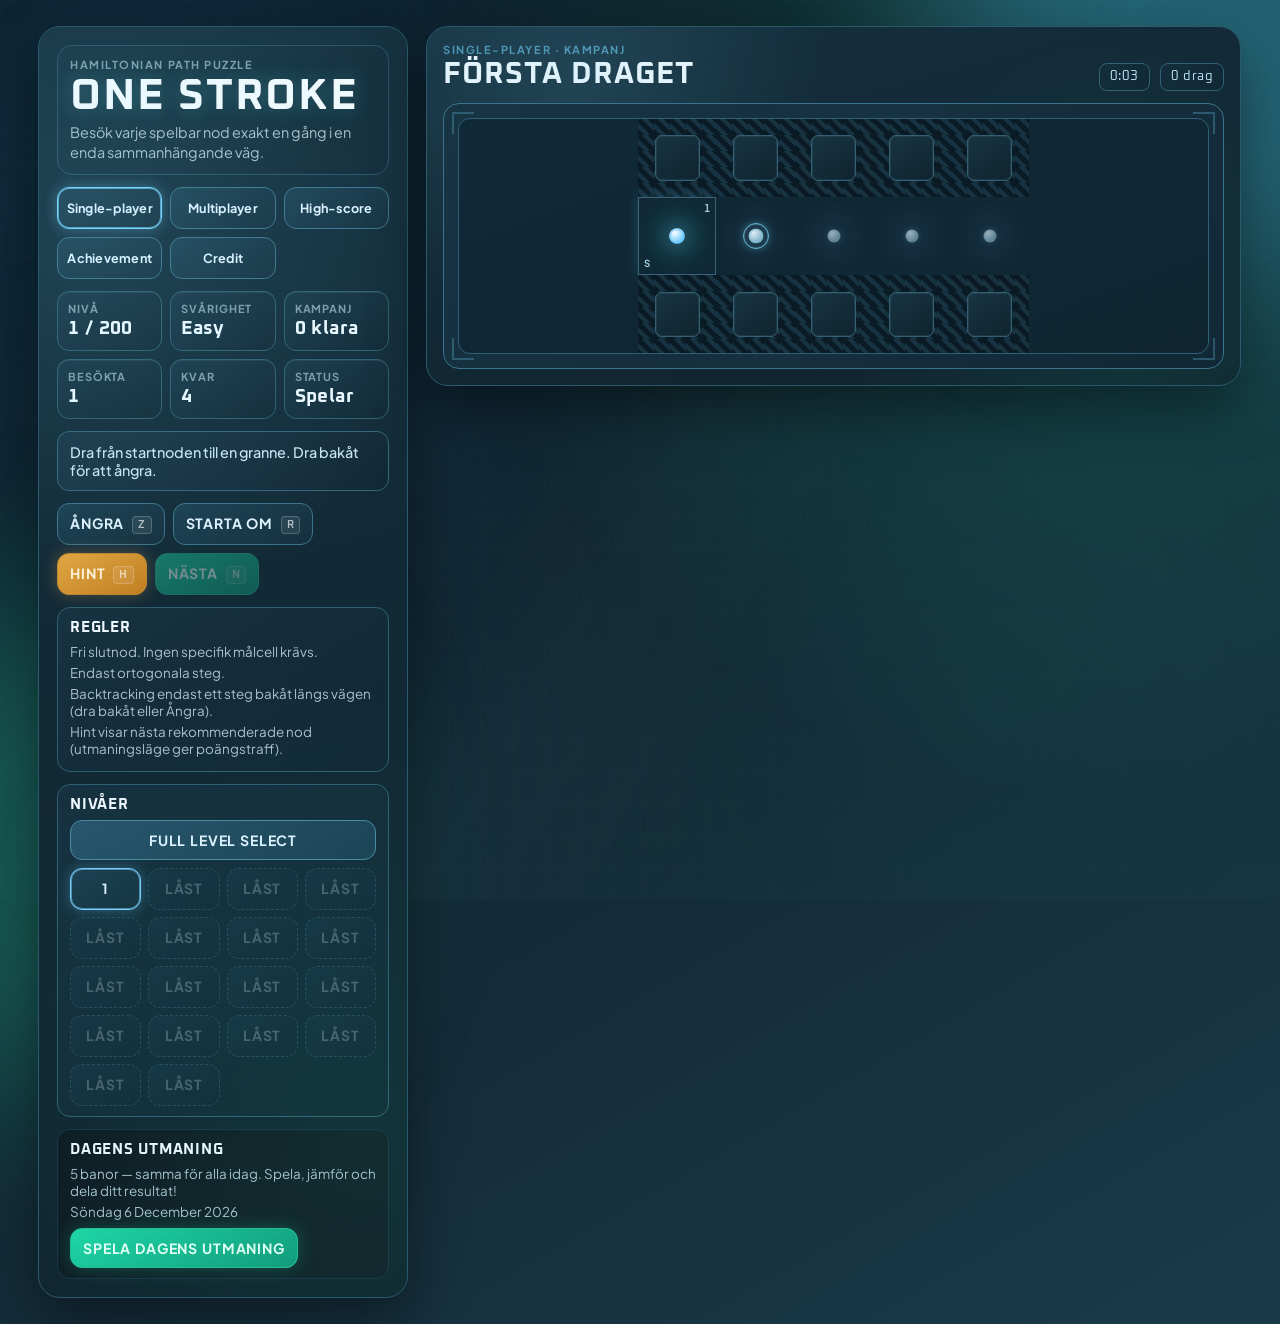
==== commit 03710b14: "fix: daily challenge visibility and flow - Moved daily challenge section out of multiplayerPanels so" ====
--- a/index.html
+++ b/index.html
@@ -92,37 +92,36 @@
             <div id="levelList" class="level-list" role="list"></div>
           </section>
 
+          <!-- ── Dagens utmaning (visas i alla gameplay-vyer) ── -->
+          <section id="dailyChallengeSection" class="panel-inset daily-challenge-panel">
+            <h2>Dagens utmaning</h2>
+            <p class="match-description">5 banor — samma för alla idag. Spela, jämför och dela ditt resultat!</p>
+            <p id="dailyDateLabel" class="daily-date-label"></p>
+            <button id="dailyChallengeBtn" type="button" class="primary daily-play-btn">Spela dagens utmaning</button>
+            <div id="dailyResultCard" class="daily-result-card" hidden>
+              <div class="daily-result-header">Dagens resultat</div>
+              <div class="daily-result-stats">
+                <article class="mini-stat">
+                  <span class="label">Poäng</span>
+                  <strong id="dailyScoreLabel">0</strong>
+                </article>
+                <article class="mini-stat">
+                  <span class="label">Tid</span>
+                  <strong id="dailyTimeLabel">--</strong>
+                </article>
+                <article class="mini-stat">
+                  <span class="label">Klara</span>
+                  <strong id="dailyCompletedLabel">0/5</strong>
+                </article>
+              </div>
+              <div class="daily-result-actions">
+                <button id="dailyShareBtn" type="button" class="primary">Dela resultat</button>
+                <button id="dailyReplayBtn" type="button">Spela igen</button>
+              </div>
+            </div>
+          </section>
+
           <div id="multiplayerPanels">
-            <!-- ── Dagens utmaning ── -->
-            <section id="dailyChallengeSection" class="panel-inset daily-challenge-panel">
-              <h2>Dagens utmaning</h2>
-              <p class="match-description">5 banor — samma för alla idag. Spela, jämför och dela ditt resultat!</p>
-              <p id="dailyDateLabel" class="daily-date-label"></p>
-              <button id="dailyChallengeBtn" type="button" class="primary daily-play-btn">Spela dagens utmaning</button>
-              <div id="dailyResultCard" class="daily-result-card" hidden>
-                <div class="daily-result-header">Dagens resultat</div>
-                <div class="daily-result-stats">
-                  <article class="mini-stat">
-                    <span class="label">Poäng</span>
-                    <strong id="dailyScoreLabel">0</strong>
-                  </article>
-                  <article class="mini-stat">
-                    <span class="label">Tid</span>
-                    <strong id="dailyTimeLabel">--</strong>
-                  </article>
-                  <article class="mini-stat">
-                    <span class="label">Klara</span>
-                    <strong id="dailyCompletedLabel">0/5</strong>
-                  </article>
-                </div>
-                <div class="daily-result-actions">
-                  <button id="dailyShareBtn" type="button" class="primary">Dela resultat</button>
-                  <button id="dailyReplayBtn" type="button">Spela igen</button>
-                </div>
-                <canvas id="dailySharePreview" class="daily-share-preview" hidden></canvas>
-              </div>
-            </section>
-
             <!-- ── Fas 1: Skapa match ── -->
             <section id="matchPhaseSetup" class="panel-inset match-panel match-phase">
               <h2>Utmana en vän</h2>
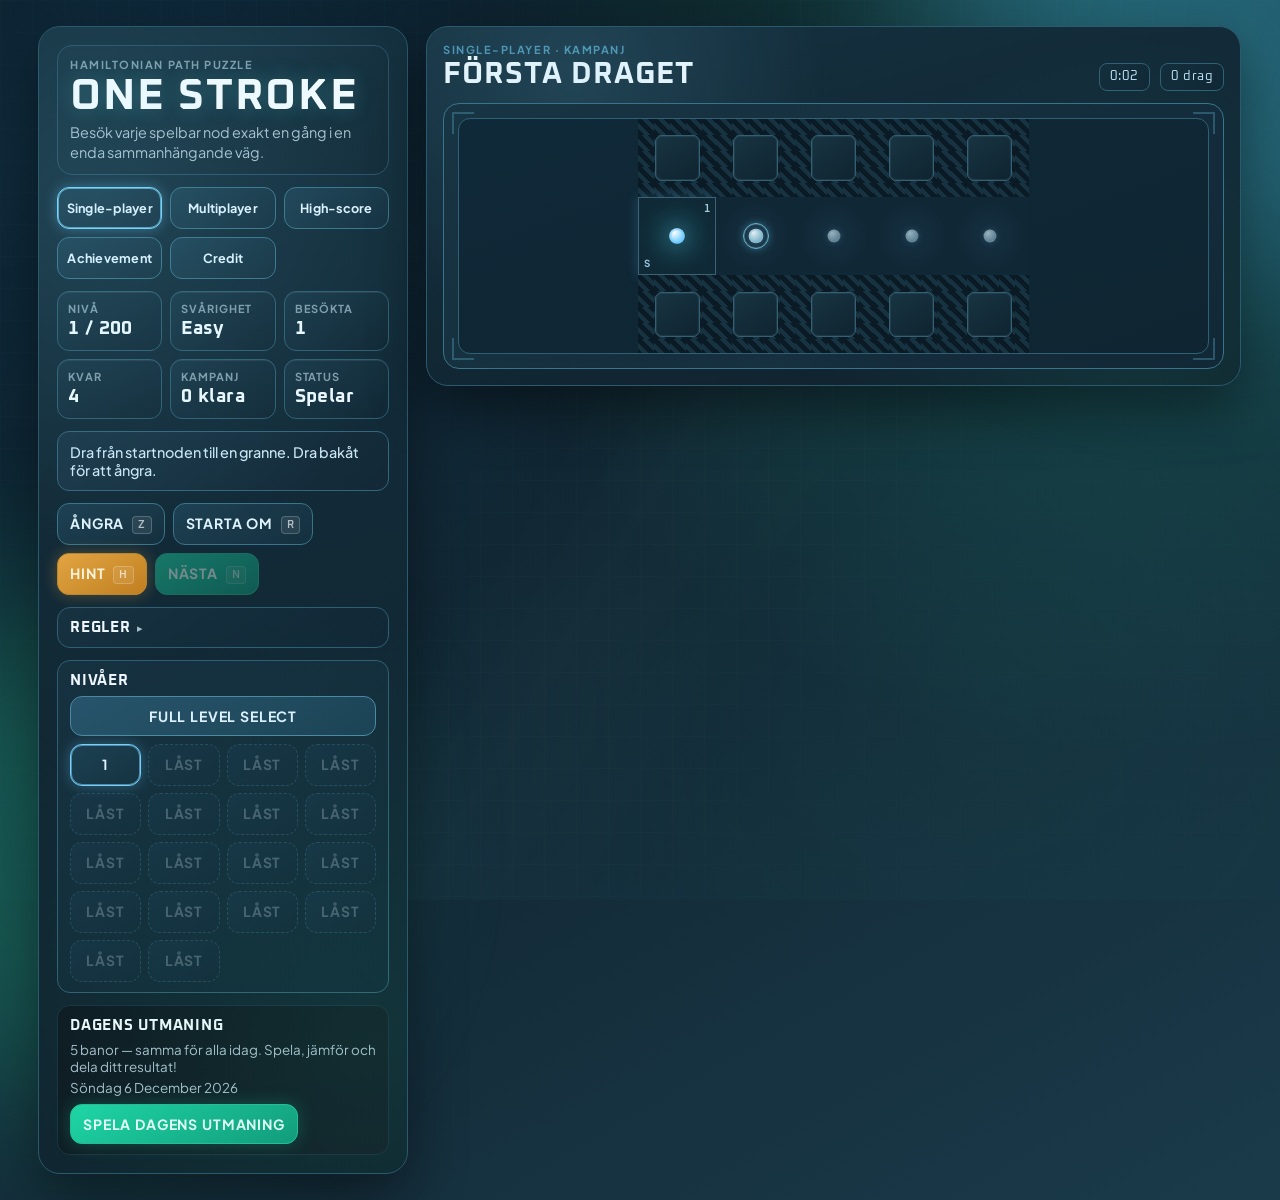
==== commit a089e194: "fix: board-first layout on tablet/iPad + declutter sidebar - Reorder grid so board panel appears abo" ====
--- a/index.html
+++ b/index.html
@@ -46,18 +46,18 @@
               <strong id="difficultyLabel">Easy</strong>
             </article>
             <article class="stat-card">
+              <span class="label">Besökta</span>
+              <strong id="visitedLabel">1</strong>
+            </article>
+            <article class="stat-card stat-card-secondary">
+              <span class="label">Kvar</span>
+              <strong id="remainingLabel">0</strong>
+            </article>
+            <article class="stat-card stat-card-secondary">
               <span class="label">Kampanj</span>
               <strong id="campaignProgressLabel">0 klara</strong>
             </article>
-            <article class="stat-card">
-              <span class="label">Besökta</span>
-              <strong id="visitedLabel">1</strong>
-            </article>
-            <article class="stat-card">
-              <span class="label">Kvar</span>
-              <strong id="remainingLabel">0</strong>
-            </article>
-            <article class="stat-card">
+            <article class="stat-card stat-card-secondary">
               <span class="label">Status</span>
               <strong id="phaseLabel">Spelar</strong>
             </article>
@@ -74,13 +74,13 @@
             <button id="nextBtn" type="button" class="primary">Nästa <kbd>N</kbd></button>
           </div>
 
-          <section class="panel-inset">
-            <h2>Regler</h2>
+          <details class="panel-inset rules-details">
+            <summary><h2>Regler</h2></summary>
             <p>Fri slutnod. Ingen specifik målcell krävs.</p>
             <p>Endast ortogonala steg.</p>
             <p>Backtracking endast ett steg bakåt längs vägen (dra bakåt eller Ångra).</p>
             <p>Hint visar nästa rekommenderade nod (utmaningsläge ger poängstraff).</p>
-          </section>
+          </details>
 
           <section id="singlePlayerLevelSection" class="panel-inset">
             <h2>Nivåer</h2>
@@ -399,6 +399,7 @@
           <button id="modalCloseBtn" type="button">Stäng</button>
         </div>
         <button id="modalExportMatchBtn" type="button" class="primary modal-export-btn" hidden>Kopiera matchkod & skicka till vän</button>
+        <button id="modalShareDailyBtn" type="button" class="primary modal-share-daily-btn" hidden>Dela ditt resultat</button>
         <p id="modalExportConfirm" class="modal-export-confirm" hidden></p>
       </div>
     </div>
--- a/styles.css
+++ b/styles.css
@@ -390,6 +390,34 @@
   color: var(--text-soft);
 }
 
+/* Collapsible rules section */
+details.rules-details summary {
+  cursor: pointer;
+  list-style: none;
+  display: flex;
+  align-items: center;
+  gap: 6px;
+}
+
+details.rules-details summary::-webkit-details-marker {
+  display: none;
+}
+
+details.rules-details summary::after {
+  content: "▸";
+  font-size: 0.7em;
+  color: var(--text-soft);
+  transition: transform 0.2s;
+}
+
+details.rules-details[open] summary::after {
+  transform: rotate(90deg);
+}
+
+details.rules-details summary h2 {
+  margin: 0;
+}
+
 .challenge-panel {
   display: flex;
   flex-direction: column;
@@ -2353,7 +2381,15 @@
   border-bottom: none;
 }
 
-.modal-export-btn {
+.win-split-hru {
+  color: #8aafcc;
+  font-size: 0.85em;
+  text-align: center;
+  white-space: nowrap;
+}
+
+.modal-export-btn,
+.modal-share-daily-btn {
   width: 100%;
   margin-top: 10px;
 }
@@ -2525,6 +2561,20 @@
   .app-shell {
     grid-template-columns: 1fr;
     width: min(920px, 94vw);
+  }
+
+  /* Board first in portrait / tablet */
+  .board-panel {
+    order: 1;
+  }
+
+  .sidebar {
+    order: 2;
+  }
+
+  /* Hide secondary stats on tablet to reduce clutter */
+  .stat-card-secondary {
+    display: none;
   }
 
   .board-help {
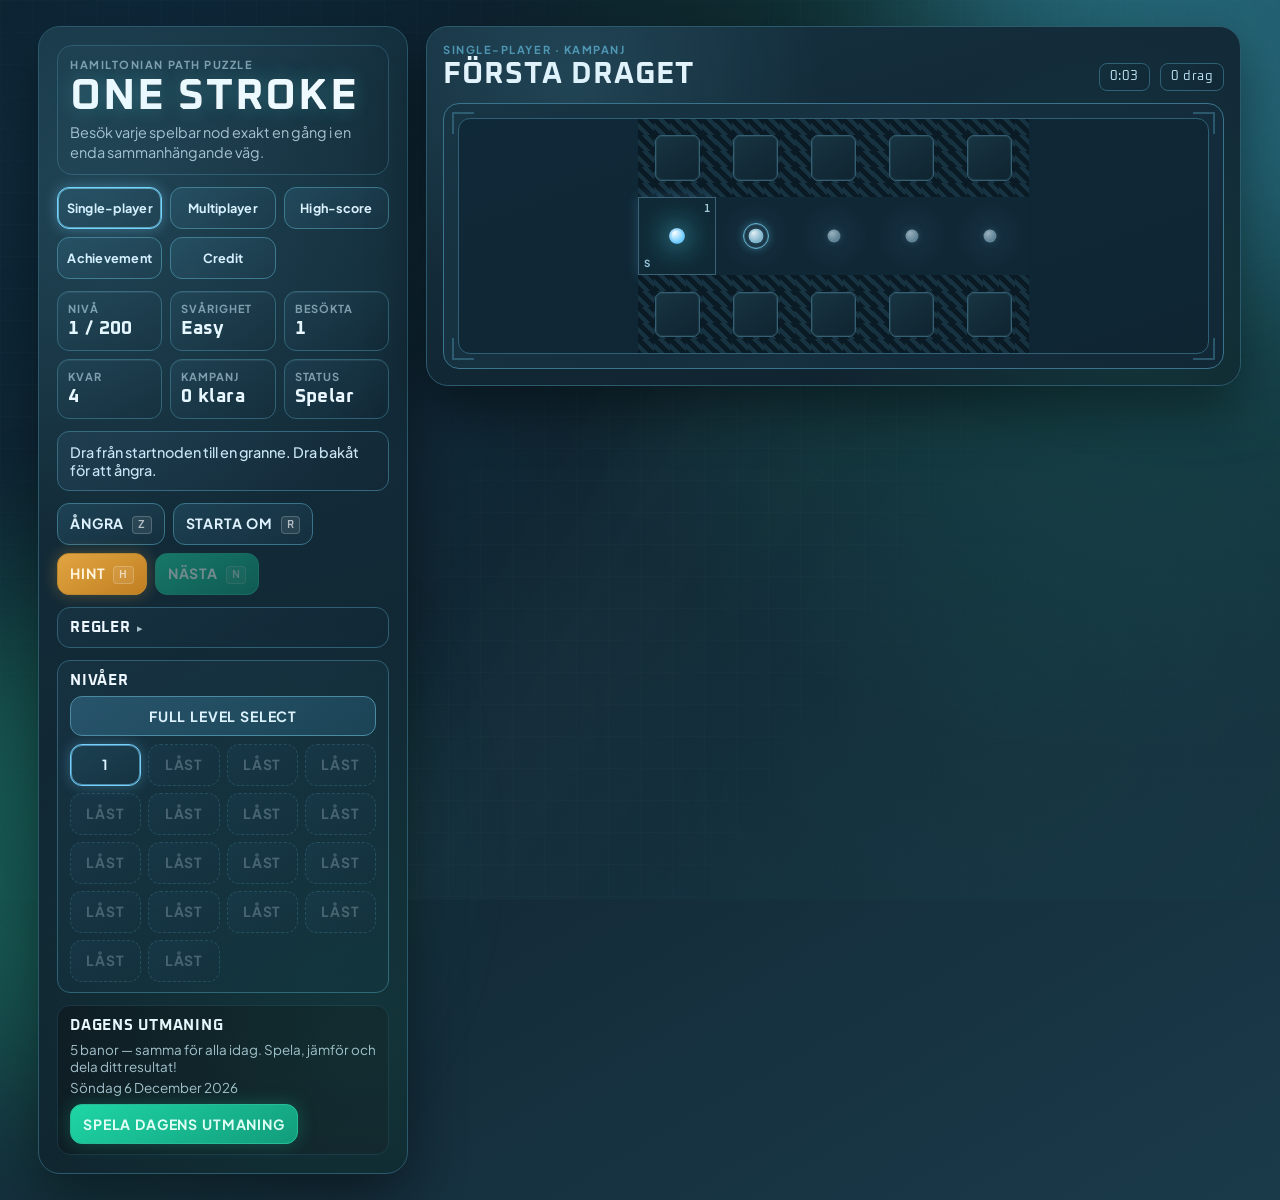
==== commit b5b25d3e: "feat: add PWA support with offline caching and update IDEAS.md Service worker precaches all game ass" ====
--- a/index.html
+++ b/index.html
@@ -4,6 +4,12 @@
     <meta charset="UTF-8" />
     <meta name="viewport" content="width=device-width, initial-scale=1.0" />
     <title>One Stroke | Hamiltonian Path Puzzle</title>
+    <link rel="manifest" href="manifest.json" />
+    <meta name="theme-color" content="#08141b" />
+    <meta name="apple-mobile-web-app-capable" content="yes" />
+    <meta name="apple-mobile-web-app-status-bar-style" content="black-translucent" />
+    <meta name="apple-mobile-web-app-title" content="One Stroke" />
+    <link rel="apple-touch-icon" href="assets/icon-192.png" />
     <link rel="preconnect" href="https://fonts.googleapis.com" />
     <link rel="preconnect" href="https://fonts.gstatic.com" crossorigin />
     <link
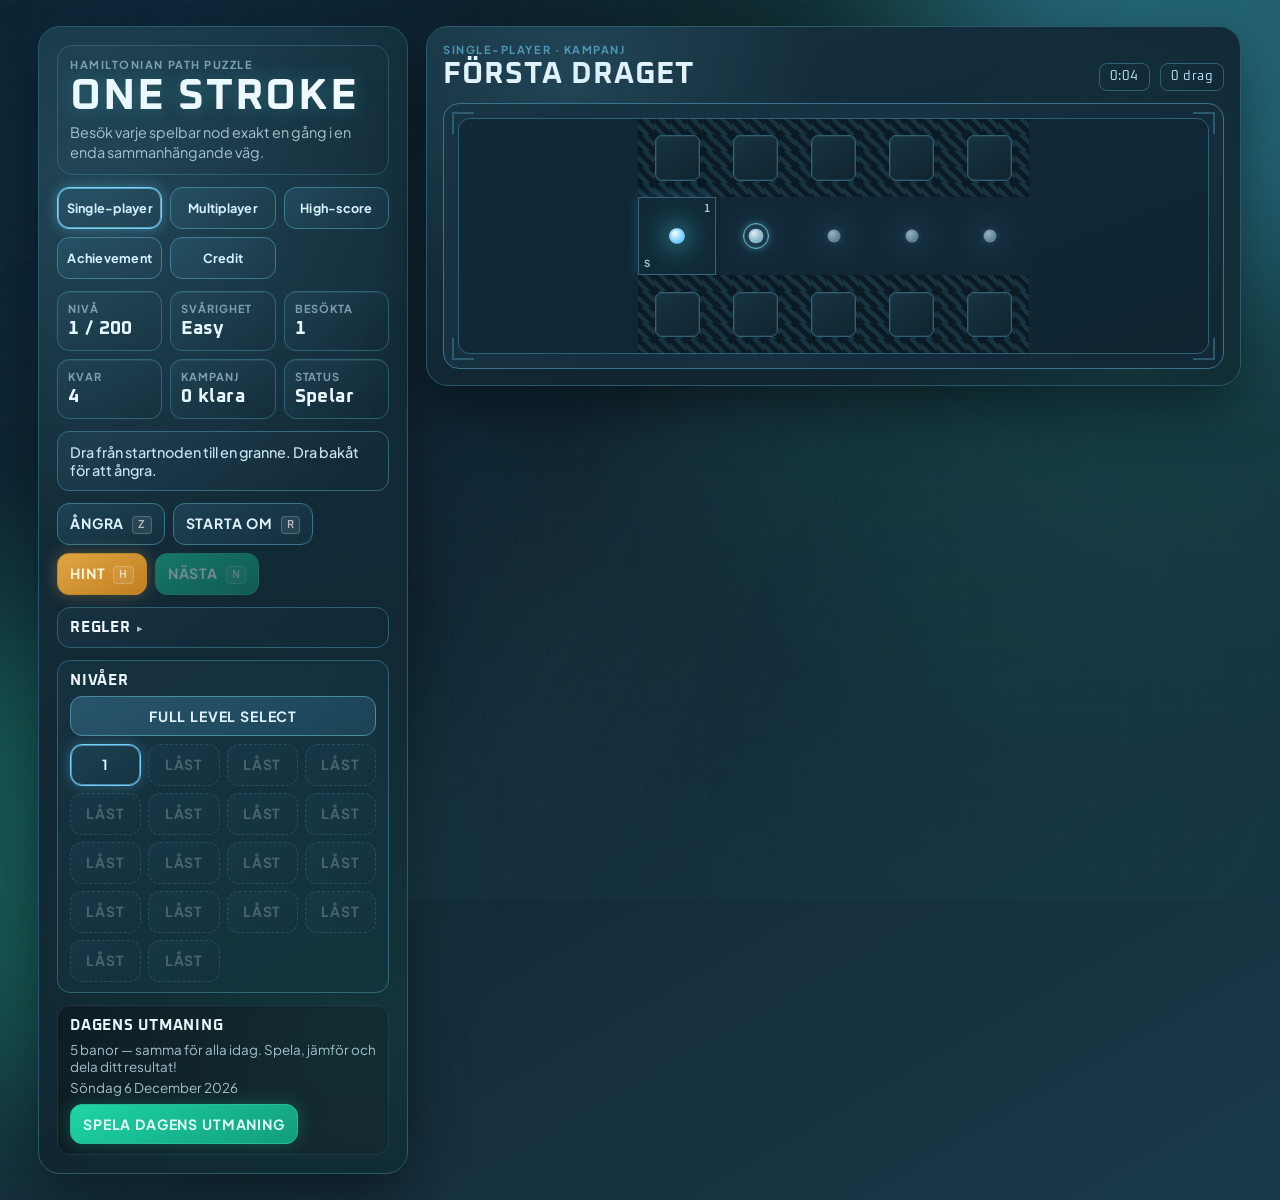
==== commit d3bdd7d8: "Add mobile play controls below board for undo/restart/hint/next Essential game controls (Ångra, Star" ====
--- a/index.html
+++ b/index.html
@@ -256,6 +256,13 @@
               <span id="countdownNumber" class="countdown-number" hidden>3</span>
             </div>
             <div id="opponentDelta" class="opponent-delta" hidden></div>
+          </div>
+          <!-- Mobile-only play controls (visible below board on small screens) -->
+          <div class="mobile-play-controls">
+            <button id="undoBtnMobile" type="button">Ångra</button>
+            <button id="resetBtnMobile" type="button">Starta om</button>
+            <button id="hintBtnMobile" type="button" class="hint-btn">Hint</button>
+            <button id="nextBtnMobile" type="button" class="primary">Nästa</button>
           </div>
         </div>
 
--- a/styles.css
+++ b/styles.css
@@ -276,6 +276,11 @@
   flex-wrap: wrap;
 }
 
+/* Mobile play controls: hidden on desktop */
+.mobile-play-controls {
+  display: none;
+}
+
 .hub-menu {
   display: grid;
   grid-template-columns: repeat(3, minmax(0, 1fr));
@@ -2613,17 +2618,16 @@
 @media (max-width: 760px) {
   /* ── Body padding for tab-bar ── */
   body {
-    padding-bottom: 60px;
+    padding-bottom: calc(60px + env(safe-area-inset-bottom, 0px));
   }
 
   /* ── App shell: single column, board first ── */
   .app-shell {
     grid-template-columns: 1fr;
-    grid-template-rows: 1fr;
+    grid-template-rows: auto;
     width: 100%;
     margin: 0;
     gap: 0;
-    min-height: calc(100dvh - 60px);
   }
 
   /* ── Board panel: full-screen ── */
@@ -2676,24 +2680,17 @@
     display: none;
   }
 
-  /* ── Sidebar → slide-up panel ── */
+  /* ── Sidebar → inline panel (replaces board when open) ── */
   .panel.sidebar {
-    position: fixed;
-    bottom: 60px;
-    left: 0;
-    right: 0;
-    z-index: 20;
-    max-height: 80dvh;
+    display: none;
+    order: 2;
     padding: 8px 14px 20px;
-    border-radius: 20px 20px 0 0;
-    border-bottom: none;
+    border-radius: 0;
+    border: none;
+    box-shadow: none;
+    background: transparent;
     overflow: auto;
     overscroll-behavior: contain;
-    transform: translateY(100%);
-    transition: transform 0.3s cubic-bezier(0.22, 0.68, 0, 1);
-    box-shadow: 0 -8px 40px rgba(0, 0, 0, 0.5);
-    order: 2;
-    background: linear-gradient(165deg, #132f3e, #0c1e28);
   }
 
   .panel.sidebar::before {
@@ -2701,45 +2698,22 @@
   }
 
   .panel.sidebar.mobile-panel-open {
-    transform: translateY(0);
-  }
-
-  /* ── Drag handle ── */
+    display: flex;
+    order: 1;
+  }
+
+  .panel.sidebar.mobile-panel-open ~ .board-panel {
+    display: none;
+  }
+
+  /* ── Drag handle: hide when inline ── */
   .mobile-panel-handle {
-    display: flex;
-    justify-content: center;
-    padding: 8px 0 4px;
-    cursor: grab;
-  }
-
-  .mobile-panel-handle span {
-    display: block;
-    width: 36px;
-    height: 4px;
-    border-radius: 2px;
-    background: #4a6e7e;
-  }
-
-  /* ── Backdrop ── */
+    display: none;
+  }
+
+  /* ── Backdrop: not needed for inline panel ── */
   .mobile-panel-backdrop {
-    display: block;
-    position: fixed;
-    inset: 0;
-    bottom: 60px;
-    z-index: 19;
-    background: rgba(4, 12, 18, 0.55);
-    opacity: 0;
-    pointer-events: none;
-    transition: opacity 0.3s ease;
-  }
-
-  .mobile-panel-backdrop.visible {
-    opacity: 1;
-    pointer-events: auto;
-  }
-
-  .mobile-panel-backdrop[hidden] {
-    display: none;
+    display: none !important;
   }
 
   /* ── Bottom tab bar ── */
@@ -2806,7 +2780,21 @@
     padding: 7px 6px;
   }
 
-  /* ── Play controls (undo/reset/etc) move to bottom of board area ── */
+  /* ── Mobile play controls below board ── */
+  .mobile-play-controls {
+    display: flex;
+    gap: 6px;
+    flex-wrap: wrap;
+    margin-top: 10px;
+  }
+
+  .mobile-play-controls button {
+    min-height: 40px;
+    font-size: 0.74rem;
+    padding: 8px 10px;
+  }
+
+  /* ── Sidebar button-row: keep for menu view ── */
   .button-row {
     gap: 6px;
   }
